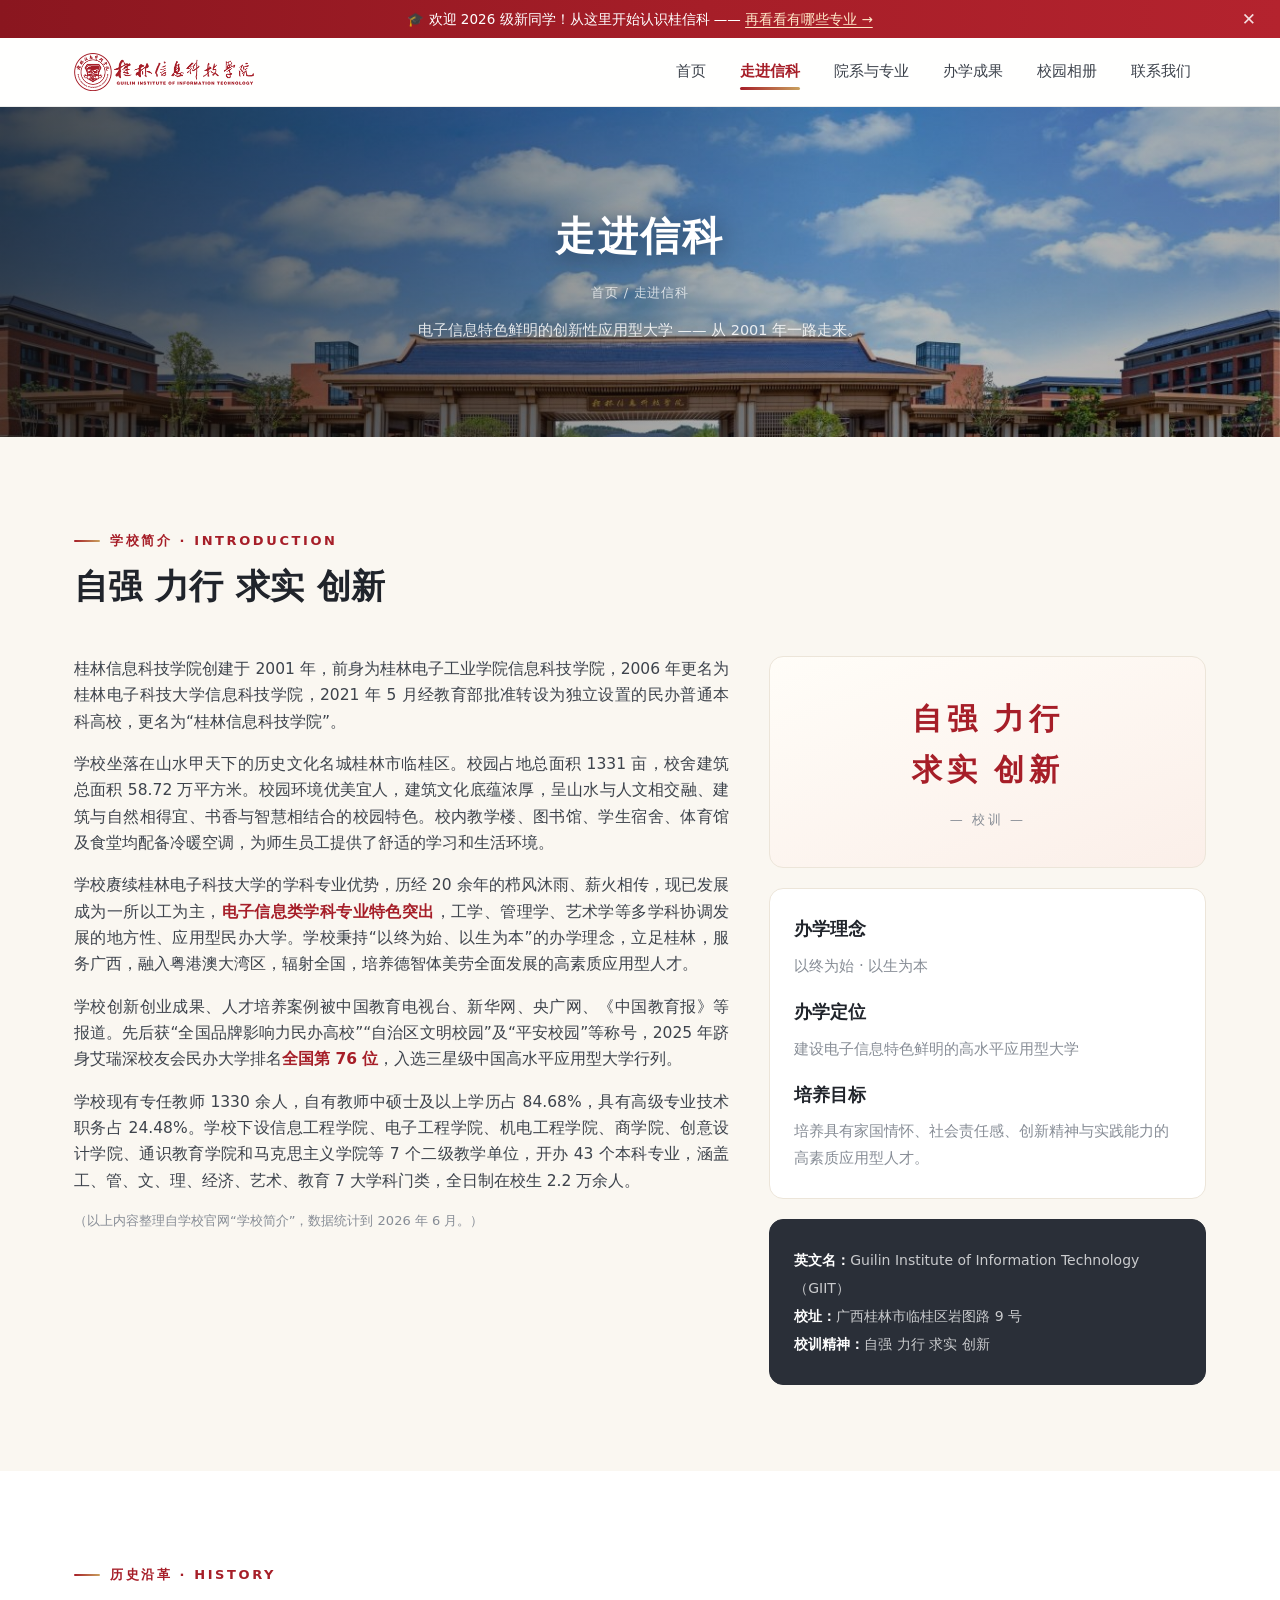
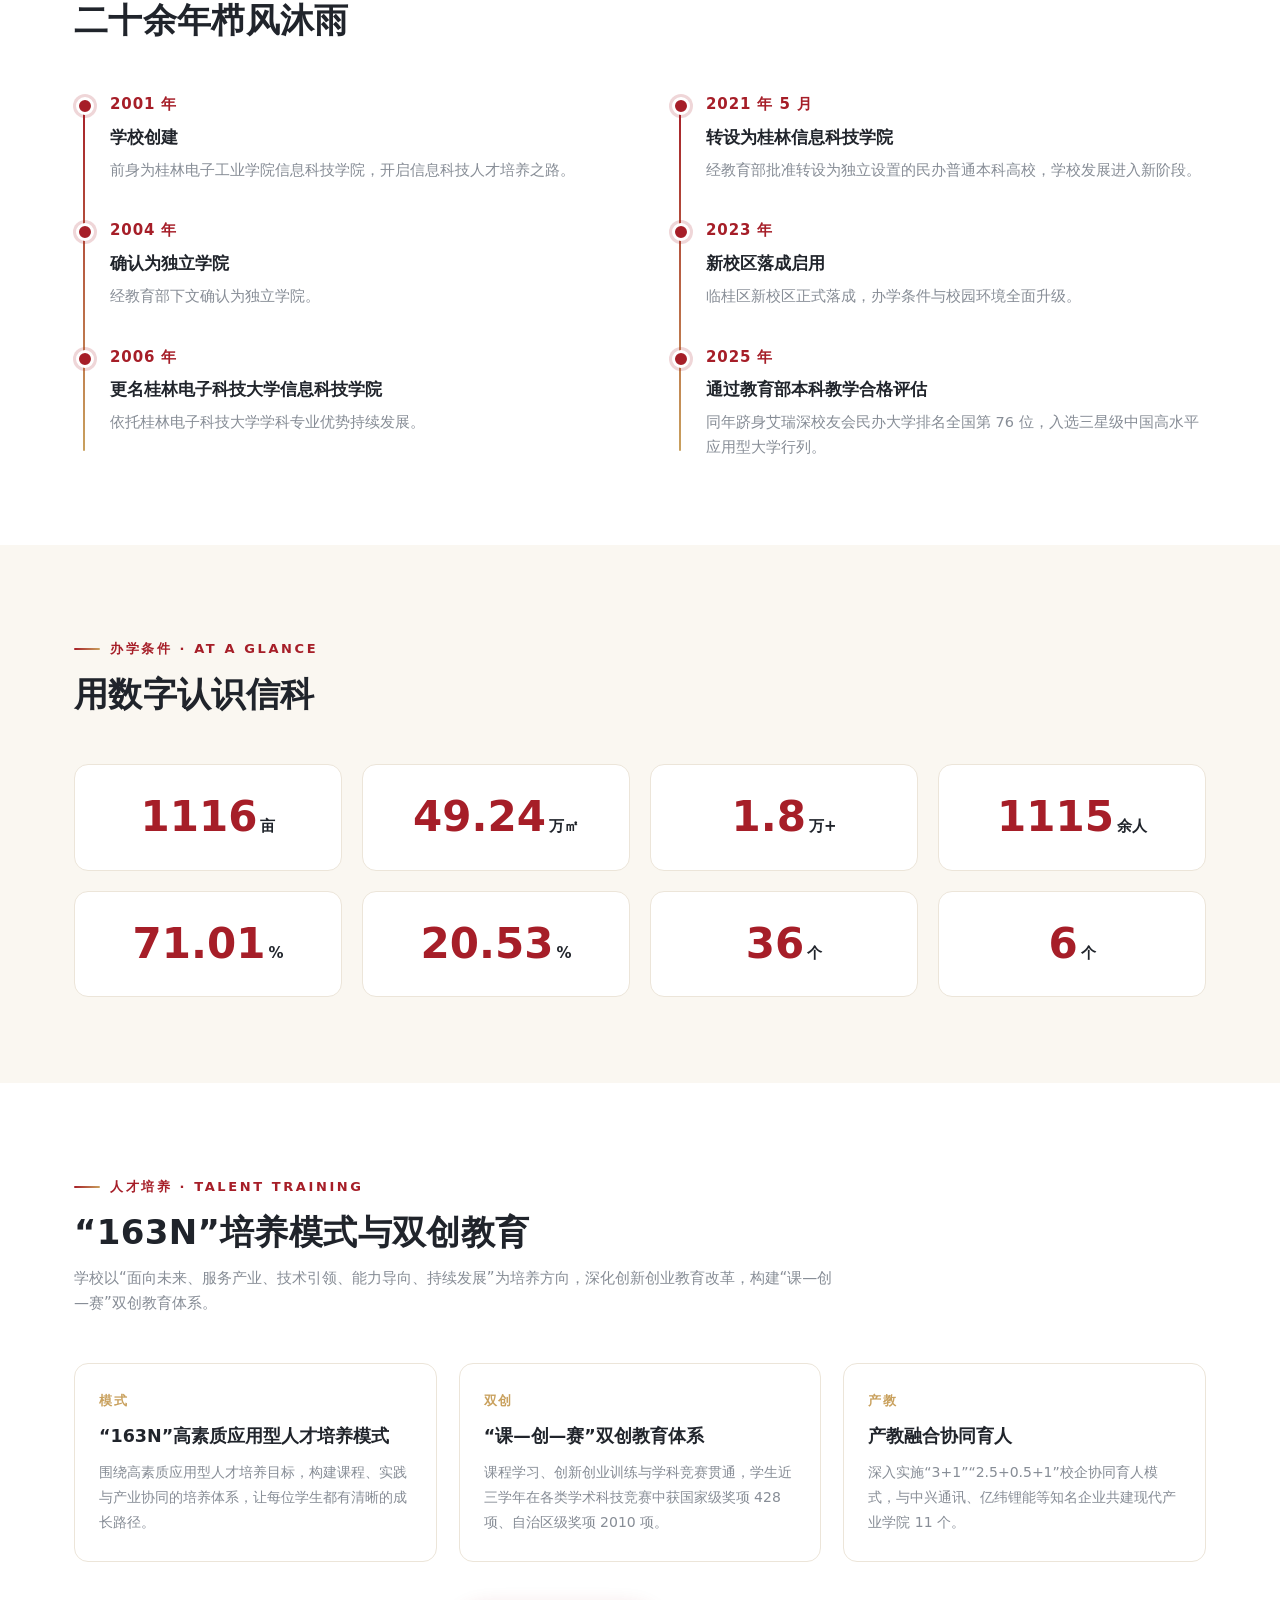
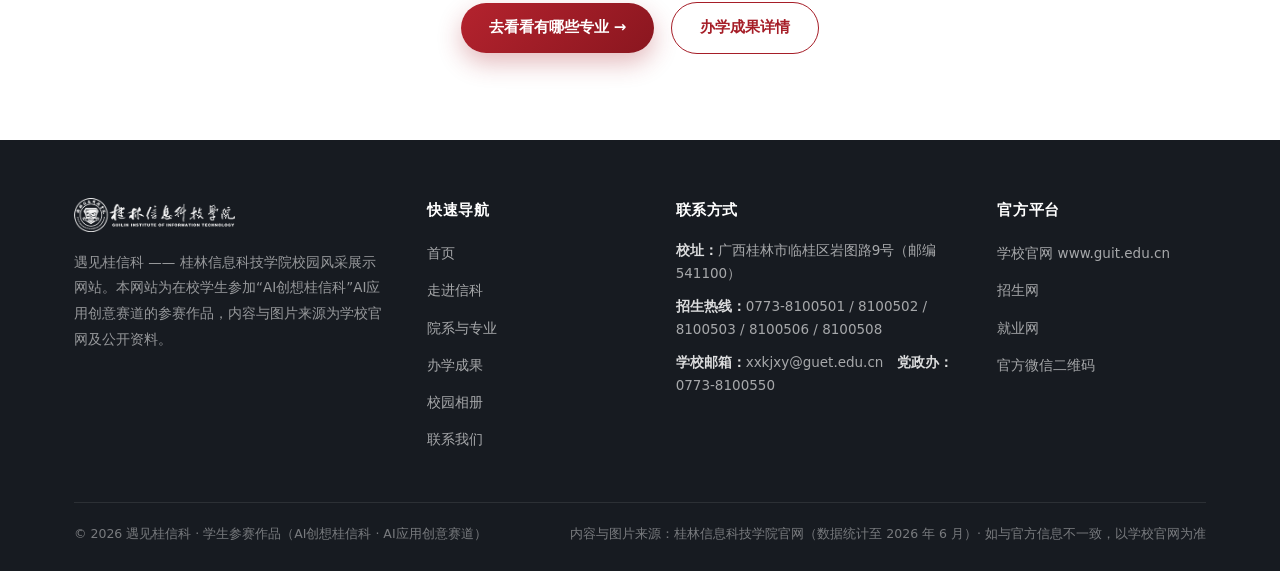
==== about.html @ 1b09fccc "发布完整版网站：6页面校园展示（相册灯箱/专业筛选/新生小测试）" ====
<!DOCTYPE html>
<html lang="zh-CN">
<head>
<meta charset="UTF-8">
<meta name="viewport" content="width=device-width, initial-scale=1.0">
<title>走进信科 | 遇见桂信科 · 桂林信息科技学院</title>
<meta name="description" content="走进桂林信息科技学院：学校简介、校训校史、办学条件与人才培养。校训：自强 力行 求实 创新。">
<link rel="icon" href="assets/img/favicon.png">
<link rel="stylesheet" href="assets/css/style.css">
</head>
<body>

<div class="topbar" id="topbar">
  <div class="container">
    <span>🎓 欢迎 2026 级新同学！从这里开始认识桂信科 —— <a href="majors.html">再看看有哪些专业 →</a></span>
    <button class="tb-close" title="关闭" aria-label="关闭">✕</button>
  </div>
</div>

<header class="site-header">
  <div class="container nav">
    <a class="brand" href="index.html"><img src="assets/img/logo-red.png" alt="桂林信息科技学院"></a>
    <nav class="nav-menu">
      <a href="index.html">首页</a>
      <a href="about.html" class="active">走进信科</a>
      <a href="majors.html">院系与专业</a>
      <a href="honors.html">办学成果</a>
      <a href="campus.html">校园相册</a>
      <a href="contact.html">联系我们</a>
    </nav>
    <button class="nav-burger" aria-label="菜单">☰</button>
  </div>
</header>

<section class="page-hero">
  <img src="assets/img/gate-banner.jpg" alt="桂林信息科技学院新大门">
  <div class="container">
    <h1>走进信科</h1>
    <div class="crumb"><a href="index.html">首页</a> / 走进信科</div>
    <p class="p-sub">电子信息特色鲜明的创新性应用型大学 —— 从 2001 年一路走来。</p>
  </div>
</section>

<!-- 学校简介 -->
<section class="section">
  <div class="container">
    <div class="sec-head">
      <span class="eyebrow">学校简介 · INTRODUCTION</span>
      <h2 class="sec-title">自强 力行 求实 创新</h2>
    </div>
    <div class="grid-2" style="grid-template-columns:1.5fr 1fr;gap:40px;align-items:start">
      <div class="about-text reveal">
        <p>桂林信息科技学院创建于 2001 年，前身为桂林电子工业学院信息科技学院，2006 年更名为桂林电子科技大学信息科技学院，2021 年 5 月经教育部批准转设为独立设置的民办普通本科高校，更名为“桂林信息科技学院”。</p>
        <p>学校坐落在山水甲天下的历史文化名城桂林市临桂区。校园占地总面积 1331 亩，校舍建筑总面积 58.72 万平方米。校园环境优美宜人，建筑文化底蕴浓厚，呈山水与人文相交融、建筑与自然相得宜、书香与智慧相结合的校园特色。校内教学楼、图书馆、学生宿舍、体育馆及食堂均配备冷暖空调，为师生员工提供了舒适的学习和生活环境。</p>
        <p>学校赓续桂林电子科技大学的学科专业优势，历经 20 余年的栉风沐雨、薪火相传，现已发展成为一所以工为主，<span class="hl">电子信息类学科专业特色突出</span>，工学、管理学、艺术学等多学科协调发展的地方性、应用型民办大学。学校秉持“以终为始、以生为本”的办学理念，立足桂林，服务广西，融入粤港澳大湾区，辐射全国，培养德智体美劳全面发展的高素质应用型人才。</p>
        <p>学校创新创业成果、人才培养案例被中国教育电视台、新华网、央广网、《中国教育报》等报道。先后获“全国品牌影响力民办高校”“自治区文明校园”及“平安校园”等称号，2025 年跻身艾瑞深校友会民办大学排名<span class="hl">全国第 76 位</span>，入选三星级中国高水平应用型大学行列。</p>
        <p>学校现有专任教师 1330 余人，自有教师中硕士及以上学历占 84.68%，具有高级专业技术职务占 24.48%。学校下设信息工程学院、电子工程学院、机电工程学院、商学院、创意设计学院、通识教育学院和马克思主义学院等 7 个二级教学单位，开办 43 个本科专业，涵盖工、管、文、理、经济、艺术、教育 7 大学科门类，全日制在校生 2.2 万余人。</p>
        <p style="color:var(--muted);font-size:13px">（以上内容整理自学校官网“学校简介”，数据统计到 2026 年 6 月。）</p>
      </div>
      <div class="reveal" data-delay="120">
        <div class="card" style="text-align:center;padding:36px 26px;background:linear-gradient(160deg,#FFFDF8,#FBEFE9)">
          <div style="font-family:var(--font-kai);font-size:30px;letter-spacing:.16em;color:var(--red);font-weight:700;line-height:1.7">自强 力行<br>求实 创新</div>
          <div style="color:var(--muted);font-size:13px;margin-top:14px;letter-spacing:.2em">— 校训 —</div>
        </div>
        <div class="card" style="margin-top:20px">
          <h3 style="margin-top:0">办学理念</h3>
          <p style="font-size:15px">以终为始 · 以生为本</p>
          <h3 style="margin-top:18px">办学定位</h3>
          <p style="font-size:15px">建设电子信息特色鲜明的高水平应用型大学</p>
          <h3 style="margin-top:18px">培养目标</h3>
          <p style="font-size:15px">培养具有家国情怀、社会责任感、创新精神与实践能力的高素质应用型人才。</p>
        </div>
        <div class="card" style="margin-top:20px;background:#2A2F38;border-color:#2A2F38">
          <p style="color:rgba(255,255,255,.75);font-size:14px;line-height:2">
            <b style="color:#fff">英文名：</b>Guilin Institute of Information Technology（GIIT）<br>
            <b style="color:#fff">校址：</b>广西桂林市临桂区岩图路 9 号<br>
            <b style="color:#fff">校训精神：</b>自强 力行 求实 创新
          </p>
        </div>
      </div>
    </div>
  </div>
</section>

<!-- 历史沿革 -->
<section class="section white">
  <div class="container">
    <div class="sec-head">
      <span class="eyebrow">历史沿革 · HISTORY</span>
      <h2 class="sec-title">二十余年栉风沐雨</h2>
    </div>
    <div class="grid-2" style="gap:60px">
      <div class="timeline">
        <div class="tl-item reveal"><span class="tl-year">2001 年</span><h3>学校创建</h3><p>前身为桂林电子工业学院信息科技学院，开启信息科技人才培养之路。</p></div>
        <div class="tl-item reveal" data-delay="60"><span class="tl-year">2004 年</span><h3>确认为独立学院</h3><p>经教育部下文确认为独立学院。</p></div>
        <div class="tl-item reveal" data-delay="120"><span class="tl-year">2006 年</span><h3>更名桂林电子科技大学信息科技学院</h3><p>依托桂林电子科技大学学科专业优势持续发展。</p></div>
      </div>
      <div class="timeline">
        <div class="tl-item reveal"><span class="tl-year">2021 年 5 月</span><h3>转设为桂林信息科技学院</h3><p>经教育部批准转设为独立设置的民办普通本科高校，学校发展进入新阶段。</p></div>
        <div class="tl-item reveal" data-delay="60"><span class="tl-year">2023 年</span><h3>新校区落成启用</h3><p>临桂区新校区正式落成，办学条件与校园环境全面升级。</p></div>
        <div class="tl-item reveal" data-delay="120"><span class="tl-year">2025 年</span><h3>通过教育部本科教学合格评估</h3><p>同年跻身艾瑞深校友会民办大学排名全国第 76 位，入选三星级中国高水平应用型大学行列。</p></div>
      </div>
    </div>
  </div>
</section>

<!-- 办学条件 -->
<section class="section">
  <div class="container">
    <div class="sec-head">
      <span class="eyebrow">办学条件 · AT A GLANCE</span>
      <h2 class="sec-title">用数字认识信科</h2>
    </div>
    <div class="grid-2x4">
      <div class="result-card reveal"><div class="num"><span class="counter" data-count="1331">0</span><span class="unit">亩</span></div><div class="lb">校园占地总面积</div></div>
      <div class="result-card reveal" data-delay="60"><div class="num"><span class="counter" data-count="58.72" data-dec="2">0</span><span class="unit">万㎡</span></div><div class="lb">校舍建筑总面积</div></div>
      <div class="result-card reveal" data-delay="120"><div class="num"><span class="counter" data-count="2.2" data-dec="1">0</span><span class="unit">万+</span></div><div class="lb">全日制在校生</div></div>
      <div class="result-card reveal" data-delay="180"><div class="num"><span class="counter" data-count="1330">0</span><span class="unit">余人</span></div><div class="lb">专任教师</div></div>
      <div class="result-card reveal"><div class="num"><span class="counter" data-count="84.68" data-dec="2">0</span><span class="unit">%</span></div><div class="lb">自有教师硕士及以上学历占比</div></div>
      <div class="result-card reveal" data-delay="60"><div class="num"><span class="counter" data-count="24.48" data-dec="2">0</span><span class="unit">%</span></div><div class="lb">高级专业技术职务占比</div></div>
      <div class="result-card reveal" data-delay="120"><div class="num"><span class="counter" data-count="43">0</span><span class="unit">个</span></div><div class="lb">本科专业</div></div>
      <div class="result-card reveal" data-delay="180"><div class="num"><span class="counter" data-count="7">0</span><span class="unit">个</span></div><div class="lb">二级教学单位</div></div>
    </div>
  </div>
</section>

<!-- 人才培养 -->
<section class="section white">
  <div class="container">
    <div class="sec-head">
      <span class="eyebrow">人才培养 · TALENT TRAINING</span>
      <h2 class="sec-title">“163N”培养模式与双创教育</h2>
      <p class="sec-sub">学校以“面向未来、服务产业、技术引领、能力导向、持续发展”为培养方向，深化创新创业教育改革，构建“课—创—赛”双创教育体系。</p>
    </div>
    <div class="grid-3">
      <div class="card reveal"><div class="no">模式</div><h3>“163N”高素质应用型人才培养模式</h3><p>围绕高素质应用型人才培养目标，构建课程、实践与产业协同的培养体系，让每位学生都有清晰的成长路径。</p></div>
      <div class="card reveal" data-delay="80"><div class="no">双创</div><h3>“课—创—赛”双创教育体系</h3><p>课程学习、创新创业训练与学科竞赛贯通，学生近三学年在各类学术科技竞赛中获国家级奖项 428 项、自治区级奖项 2010 项。</p></div>
      <div class="card reveal" data-delay="160"><div class="no">产教</div><h3>产教融合协同育人</h3><p>深入实施“3+1”“2.5+0.5+1”校企协同育人模式，与中兴通讯、亿纬锂能等知名企业共建现代产业学院 11 个。</p></div>
    </div>
    <div class="sec-more">
      <a class="btn btn-red" href="majors.html">去看看有哪些专业 →</a>
      <a class="btn btn-line" href="honors.html" style="margin-left:12px">办学成果详情</a>
    </div>
  </div>
</section>

<footer class="footer">
  <div class="container">
    <div class="f-grid">
      <div class="f-brand">
        <img src="assets/img/logo-white.png" alt="桂林信息科技学院">
        <p>遇见桂信科 —— 桂林信息科技学院校园风采展示网站。本网站为在校学生参加“AI创想桂信科”AI应用创意赛道的参赛作品，内容与图片来源为学校官网及公开资料。</p>
      </div>
      <div>
        <div class="f-title">快速导航</div>
        <ul class="f-links">
          <li><a href="index.html">首页</a></li>
          <li><a href="about.html">走进信科</a></li>
          <li><a href="majors.html">院系与专业</a></li>
          <li><a href="honors.html">办学成果</a></li>
          <li><a href="campus.html">校园相册</a></li>
          <li><a href="contact.html">联系我们</a></li>
        </ul>
      </div>
      <div>
        <div class="f-title">联系方式</div>
        <ul class="f-contact">
          <li><b>校址：</b>广西桂林市临桂区岩图路9号（邮编 541100）</li>
          <li><b>招生热线：</b>0773-8100501 / 8100502 / 8100503 / 8100506 / 8100508</li>
          <li><b>学校邮箱：</b>xxkjxy@guet.edu.cn　<b>党政办：</b>0773-8100550</li>
        </ul>
      </div>
      <div>
        <div class="f-title">官方平台</div>
        <ul class="f-links">
          <li><a href="https://www.guit.edu.cn/" target="_blank" rel="noopener">学校官网 www.guit.edu.cn</a></li>
          <li><a href="https://www.guit.edu.cn/zs/" target="_blank" rel="noopener">招生网</a></li>
          <li><a href="https://www.guit.edu.cn/xjy/" target="_blank" rel="noopener">就业网</a></li>
          <li><a href="contact.html">官方微信二维码</a></li>
        </ul>
      </div>
    </div>
    <div class="f-bottom">
      <span>© <span class="js-year">2026</span> 遇见桂信科 · 学生参赛作品（AI创想桂信科 · AI应用创意赛道）</span>
      <span>内容与图片来源：桂林信息科技学院官网（数据统计至 2026 年 6 月）· 如与官方信息不一致，以学校官网为准</span>
    </div>
  </div>
</footer>

<button class="backtop" aria-label="返回顶部">↑</button>
<script src="assets/js/main.js"></script>
</body>
</html>
---- assets/css/style.css ----
/* ============================================================
   遇见桂信科 · 桂林信息科技学院校园风采展示网站
   样式系统 style.css
   ============================================================ */

:root{
  --red:#A61E28;
  --red-2:#8A161F;
  --red-3:#C0392B;
  --red-soft:#F7E9E6;
  --gold:#C9A15E;
  --gold-2:#A8834A;
  --gold-soft:#EBDCBE;
  --ink:#20242B;
  --ink-2:#2B3038;
  --text:#3D434C;
  --muted:#878D96;
  --paper:#FAF7F1;
  --card:#FFFFFF;
  --line:#ECE5D9;
  --line-2:#F3EEE5;
  --shadow-s:0 4px 14px rgba(40,28,16,.06);
  --shadow-m:0 14px 38px rgba(40,28,16,.10);
  --radius:14px;
  --radius-s:10px;
  --w:1180px;
  --font-sans:"Microsoft YaHei","PingFang SC","Noto Sans SC","Source Han Sans SC",system-ui,-apple-system,"Segoe UI",Arial,sans-serif;
  --font-serif:"Songti SC","Noto Serif SC","Source Han Serif SC","SimSun",serif;
  --font-kai:"KaiTi","STKaiti","楷体","Kaiti SC",serif;
}

*{margin:0;padding:0;box-sizing:border-box}
html{scroll-behavior:smooth}
body{
  font-family:var(--font-sans);
  color:var(--text);
  background:var(--paper);
  line-height:1.7;
  -webkit-font-smoothing:antialiased;
}
img{display:block;max-width:100%}
a{color:inherit;text-decoration:none}
ul{list-style:none}
button{font-family:inherit;cursor:pointer}
::selection{background:rgba(166,30,40,.85);color:#fff}

.container{max-width:var(--w);margin:0 auto;padding:0 24px}

/* ---------- 顶部公告条 ---------- */
.topbar{
  background:linear-gradient(90deg,var(--red-2),var(--red) 55%,#B4232E);
  color:#fff;font-size:13.5px;position:relative;z-index:60;
}
.topbar .container{display:flex;align-items:center;justify-content:center;gap:10px;min-height:38px;padding-top:6px;padding-bottom:6px}
.topbar a{color:#FFE9C9;text-decoration:underline;text-underline-offset:3px}
.topbar a:hover{color:#fff}
.tb-close{
  position:absolute;right:18px;top:50%;transform:translateY(-50%);
  background:none;border:0;color:rgba(255,255,255,.85);font-size:17px;line-height:1;
  padding:4px 6px;border-radius:6px;
}
.tb-close:hover{background:rgba(255,255,255,.15);color:#fff}

/* ---------- 页头导航 ---------- */
.site-header{
  position:sticky;top:0;z-index:50;
  background:rgba(255,255,255,.93);
  -webkit-backdrop-filter:blur(12px);backdrop-filter:blur(12px);
  border-bottom:1px solid rgba(32,28,20,.08);
  transition:box-shadow .25s;
}
.site-header.scrolled{box-shadow:0 6px 24px rgba(40,28,16,.08)}
.nav{display:flex;align-items:center;justify-content:space-between;height:68px}
.brand{display:flex;align-items:center;gap:12px}
.brand img{height:38px;width:auto}
.nav-menu{display:flex;gap:4px}
.nav-menu a{
  display:block;padding:9px 15px;border-radius:9px;
  color:var(--text);font-size:15px;font-weight:500;
  transition:color .2s,background .2s;position:relative;
}
.nav-menu a:hover{color:var(--red);background:var(--red-soft)}
.nav-menu a.active{color:var(--red);font-weight:700}
.nav-menu a.active::after{
  content:"";position:absolute;left:15px;right:15px;bottom:4px;height:3px;
  border-radius:3px;background:linear-gradient(90deg,var(--red),var(--gold));
}
.nav-burger{
  display:none;background:none;border:1px solid var(--line);
  width:42px;height:42px;border-radius:10px;color:var(--ink);font-size:20px;
}

/* ---------- 主视觉 hero ---------- */
.hero{
  position:relative;min-height:min(88vh,800px);
  display:flex;align-items:flex-end;overflow:hidden;background:#26303E;
}
.hero-bg{position:absolute;inset:0;width:100%;height:100%;object-fit:cover;object-position:center 38%}
.hero::after{
  content:"";position:absolute;inset:0;
  background:
    linear-gradient(to top, rgba(18,14,12,.68) 0%, rgba(18,14,12,.18) 46%, rgba(18,14,12,.16) 100%),
    radial-gradient(1200px 500px at 18% 90%, rgba(120,16,24,.38), transparent 60%);
}
.hero .container{position:relative;z-index:2;padding-bottom:66px;color:#fff}
.hero-kicker{
  display:inline-flex;align-items:center;gap:10px;
  background:rgba(255,255,255,.14);border:1px solid rgba(255,255,255,.28);
  -webkit-backdrop-filter:blur(6px);backdrop-filter:blur(6px);
  padding:7px 18px;border-radius:999px;font-size:13.5px;letter-spacing:.06em;
  color:#FFEED2;
}
.hero-kicker .dot{width:7px;height:7px;border-radius:50%;background:#FFD98E;box-shadow:0 0 10px #FFD98E}
.hero h1{
  font-family:var(--font-serif);
  font-size:clamp(38px,5.8vw,66px);
  font-weight:700;letter-spacing:.04em;line-height:1.18;
  margin:20px 0 6px;text-shadow:0 6px 34px rgba(0,0,0,.42);
}
.hero-en{
  font-size:12.5px;letter-spacing:.34em;color:rgba(255,255,255,.82);
  text-transform:uppercase;font-weight:400;
}
.hero-motto{
  font-family:var(--font-kai);
  margin-top:18px;font-size:clamp(17px,2vw,23px);
  letter-spacing:.3em;color:#F3D9A6;text-shadow:0 2px 16px rgba(0,0,0,.4);
}
.hero .hero-actions{display:flex;gap:14px;flex-wrap:wrap;margin-top:30px}
.hero-chips{display:flex;gap:12px;flex-wrap:wrap;margin-top:30px}
.hero-chips .chip{
  -webkit-backdrop-filter:blur(6px);backdrop-filter:blur(6px);
  background:rgba(255,255,255,.13);border:1px solid rgba(255,255,255,.26);
  color:#fff;padding:8px 17px;border-radius:999px;font-size:13.5px;
}
.hero-scroll{
  position:absolute;left:50%;bottom:14px;transform:translateX(-50%);z-index:3;
  color:rgba(255,255,255,.7);font-size:12px;letter-spacing:.24em;text-align:center;
}
.hero-scroll::after{
  content:"";display:block;width:1px;height:26px;margin:8px auto 0;
  background:linear-gradient(rgba(255,255,255,.75),transparent);
  animation:drop 1.8s ease-in-out infinite;
}
@keyframes drop{0%{transform:scaleY(.3);transform-origin:top}55%{transform:scaleY(1)}100%{transform:scaleY(.3);transform-origin:top}}

/* ---------- 按钮 ---------- */
.btn{
  display:inline-flex;align-items:center;justify-content:center;gap:9px;
  padding:12px 28px;border-radius:999px;font-weight:600;font-size:15px;
  border:0;transition:transform .22s,box-shadow .22s,background .22s,color .22s;
  white-space:nowrap;
}
.btn-red{
  background:linear-gradient(135deg,#B4232E,#8A161F);color:#fff;
  box-shadow:0 10px 24px rgba(166,30,40,.30);
}
.btn-red:hover{transform:translateY(-2px);box-shadow:0 14px 30px rgba(166,30,40,.38)}
.btn-ghost{border:1.5px solid rgba(255,255,255,.72);color:#fff;background:rgba(255,255,255,.06)}
.btn-ghost:hover{background:rgba(255,255,255,.16);transform:translateY(-2px)}
.btn-line{border:1.5px solid var(--red);color:var(--red);background:transparent}
.btn-line:hover{background:var(--red-soft);transform:translateY(-2px)}
.btn-gold{border:1.5px solid var(--gold);color:var(--gold-2);background:transparent}
.btn-gold:hover{background:#FBF3E3;transform:translateY(-2px)}

/* ---------- 通用区块 ---------- */
.section{padding:86px 0}
.section.tight{padding:64px 0}
.section.white{background:#fff}
.section.dark{background:var(--ink);color:rgba(255,255,255,.8)}
.sec-head{margin-bottom:46px}
.sec-head.center{text-align:center}
.sec-head.center .eyebrow{justify-content:center}
.eyebrow{
  display:inline-flex;align-items:center;gap:10px;
  color:var(--red);font-weight:700;font-size:13px;letter-spacing:.2em;
}
.eyebrow::before{content:"";width:26px;height:2px;border-radius:2px;background:linear-gradient(90deg,var(--red),var(--gold))}
.sec-title{
  font-size:clamp(24px,3.2vw,34px);color:var(--ink);
  margin:12px 0 10px;font-weight:800;letter-spacing:.01em;line-height:1.35;
}
.dark .sec-title{color:#fff}
.sec-sub{color:var(--muted);max-width:760px;font-size:15px}
.sec-head.center .sec-sub{margin:0 auto}
.sec-more{margin-top:40px;text-align:center}

/* ---------- 数据速览 ---------- */
.stats{background:var(--ink);position:relative}
.stats::before{
  content:"";position:absolute;top:0;left:0;right:0;height:3px;
  background:linear-gradient(90deg,var(--red),var(--gold),var(--red));
}
.stats-grid{display:grid;grid-template-columns:repeat(6,1fr);padding:46px 0}
.stat{text-align:center;color:#fff;position:relative;padding:6px 10px}
.stat+.stat::before{
  content:"";position:absolute;left:0;top:14%;bottom:14%;width:1px;
  background:linear-gradient(rgba(255,255,255,.02),rgba(255,255,255,.16),rgba(255,255,255,.02));
}
.stat .num{
  font-size:clamp(26px,3vw,38px);font-weight:800;letter-spacing:.02em;
  font-variant-numeric:tabular-nums;line-height:1.2;
  background:linear-gradient(180deg,#fff,#E8D5AF);
  -webkit-background-clip:text;background-clip:text;-webkit-text-fill-color:transparent;color:#fff;
}
.stat .num .unit{font-size:15px;font-weight:600;margin-left:3px;-webkit-text-fill-color:#C9A15E}
.stat .lbl{color:rgba(255,255,255,.6);font-size:13.5px;margin-top:7px}

/* ---------- 卡片网格 ---------- */
.grid-2{display:grid;grid-template-columns:1fr 1fr;gap:26px}
.grid-3{display:grid;grid-template-columns:repeat(3,1fr);gap:22px}
.grid-4{display:grid;grid-template-columns:repeat(4,1fr);gap:20px}
.grid-2x4{display:grid;grid-template-columns:repeat(4,1fr);gap:20px}

.card{
  background:var(--card);border:1px solid var(--line);border-radius:var(--radius);
  padding:26px 24px;transition:transform .28s,box-shadow .28s,border-color .28s;
  position:relative;overflow:hidden;
}
.card:hover{transform:translateY(-5px);box-shadow:var(--shadow-m);border-color:#E3C9C4}
.card .no{
  font-size:13px;font-weight:800;letter-spacing:.14em;color:var(--gold);
  font-variant-numeric:tabular-nums;
}
.card h3{color:var(--ink);font-size:17.5px;margin:10px 0 8px;font-weight:700}
.card p{color:var(--muted);font-size:14px;line-height:1.8}
.card .tagline{color:var(--gold-2);font-size:12.5px;letter-spacing:.08em;margin-top:12px}

/* 学院卡 */
.college-card .count{
  position:absolute;top:18px;right:20px;font-size:12px;
  color:var(--red);background:var(--red-soft);border-radius:999px;padding:3px 11px;font-weight:700;
}
.college-card .majors{margin-top:14px;display:flex;flex-wrap:wrap;gap:8px}
.college-card .majors span{
  font-size:12.5px;color:var(--text);background:var(--line-2);
  border:1px solid var(--line);padding:3px 11px;border-radius:999px;
}
.college-card .majors span.hot{color:var(--red);border-color:#E9C8C4;background:var(--red-soft)}

/* ---------- 走进信科（首页分栏） ---------- */
.about-split{display:grid;grid-template-columns:1.06fr .94fr;gap:56px;align-items:center}
.about-text p{color:var(--text);font-size:15.5px;margin-bottom:16px;text-align:justify}
.about-text .hl{color:var(--red);font-weight:700}
.about-points{display:grid;grid-template-columns:1fr 1fr;gap:12px;margin:24px 0 30px}
.about-points .pt{
  display:flex;gap:10px;align-items:flex-start;background:#fff;
  border:1px solid var(--line);border-radius:var(--radius-s);padding:12px 15px;font-size:14px;color:var(--text);
}
.about-points .pt::before{
  content:"✦";color:var(--gold);font-size:13px;line-height:1.9;flex:none;
}
.about-imgs{position:relative;padding:0 0 52px 46px}
.about-imgs .im-main{border-radius:var(--radius);overflow:hidden;box-shadow:var(--shadow-m)}
.about-imgs .im-main img{width:100%;height:380px;object-fit:cover}
.about-imgs .im-sub{
  position:absolute;left:0;bottom:0;width:56%;border-radius:var(--radius);
  overflow:hidden;border:6px solid #fff;box-shadow:var(--shadow-m);
}
.about-imgs .im-sub img{width:100%;height:210px;object-fit:cover}
.about-imgs .badge{
  position:absolute;right:8px;bottom:34px;background:#fff;border:1px solid var(--line);
  border-radius:var(--radius-s);padding:14px 20px;box-shadow:var(--shadow-m);text-align:center;
}
.about-imgs .badge b{display:block;font-size:22px;color:var(--red);font-weight:800;line-height:1.3}
.about-imgs .badge span{font-size:12.5px;color:var(--muted)}

/* ---------- 成果数字卡 ---------- */
.result-cards{display:grid;grid-template-columns:repeat(4,1fr);gap:20px}
.result-card{
  background:#fff;border:1px solid var(--line);border-radius:var(--radius);
  padding:28px 24px;text-align:center;transition:transform .28s,box-shadow .28s;
}
.result-card:hover{transform:translateY(-5px);box-shadow:var(--shadow-m)}
.result-card .num{
  font-size:clamp(28px,3.4vw,42px);font-weight:800;color:var(--red);
  font-variant-numeric:tabular-nums;line-height:1.15;
}
.result-card .num .unit{font-size:15px;font-weight:600;color:var(--ink);margin-left:3px}
.result-card .lb{color:var(--text);font-size:14.5px;margin-top:8px;font-weight:600}
.result-card .ps{color:var(--muted);font-size:12.5px;margin-top:6px}

/* 荣誉 chips */
.honor-chips{display:flex;flex-wrap:wrap;gap:12px;margin-top:26px}
.honor-chips span{
  background:#fff;border:1px solid var(--line);border-radius:999px;
  padding:8px 18px;font-size:13.5px;color:var(--text);
}
.honor-chips span::before{content:"◈ ";color:var(--gold)}

/* ---------- 相册 ---------- */
.g-filter{display:flex;flex-wrap:wrap;gap:10px;margin-bottom:28px}
.g-filter button{
  padding:9px 20px;border-radius:999px;border:1px solid var(--line);
  background:#fff;color:var(--text);font-size:14px;transition:.2s;
}
.g-filter button:hover{border-color:var(--red);color:var(--red)}
.g-filter button.active{
  background:linear-gradient(135deg,#B4232E,#8A161F);color:#fff;border-color:transparent;
  box-shadow:0 8px 18px rgba(166,30,40,.26);
}
.g-grid{display:grid;grid-template-columns:repeat(4,1fr);gap:16px}
.g-item{
  position:relative;border-radius:12px;overflow:hidden;cursor:zoom-in;
  aspect-ratio:4/3;background:#E8E4DC;border:1px solid var(--line);
}
.g-item img{width:100%;height:100%;object-fit:cover;transition:transform .55s ease}
.g-item:hover img{transform:scale(1.07)}
.g-item .g-cap{
  position:absolute;left:0;right:0;bottom:0;padding:30px 14px 11px;
  background:linear-gradient(transparent,rgba(20,14,10,.72));
  color:#fff;font-size:13.5px;line-height:1.5;
}
.g-item .g-cat{
  position:absolute;top:10px;left:10px;font-size:11.5px;padding:3px 10px;
  border-radius:999px;background:rgba(255,255,255,.88);color:var(--red);font-weight:700;
}
.g-item.hide{display:none}

/* 灯箱 */
.lb{
  position:fixed;inset:0;z-index:200;background:rgba(16,13,11,.93);
  display:none;align-items:center;justify-content:center;flex-direction:column;padding:30px;
}
.lb.open{display:flex}
.lb img{max-width:min(92vw,1240px);max-height:78vh;border-radius:8px;box-shadow:0 30px 80px rgba(0,0,0,.5)}
.lb-cap{color:#EDE6DA;margin-top:16px;font-size:14.5px;letter-spacing:.03em;text-align:center}
.lb-count{color:rgba(255,255,255,.45);font-size:12.5px;margin-top:6px}
.lb-close{
  position:absolute;top:22px;right:26px;background:none;border:0;color:#fff;
  font-size:30px;line-height:1;opacity:.75;transition:.2s;
}
.lb-close:hover{opacity:1;transform:scale(1.06)}
.lb-nav{
  position:absolute;top:50%;transform:translateY(-50%);
  background:rgba(255,255,255,.1);border:1px solid rgba(255,255,255,.25);
  color:#fff;width:52px;height:52px;border-radius:50%;font-size:22px;
  display:flex;align-items:center;justify-content:center;transition:.2s;
}
.lb-nav:hover{background:rgba(255,255,255,.24)}
.lb-prev{left:26px}
.lb-next{right:26px}

/* ---------- 时间轴 ---------- */
.timeline{position:relative;padding-left:36px}
.timeline::before{
  content:"";position:absolute;left:9px;top:8px;bottom:8px;width:2px;
  background:linear-gradient(var(--red),var(--gold));
  border-radius:2px;
}
.tl-item{position:relative;padding-bottom:34px}
.tl-item:last-child{padding-bottom:0}
.tl-item::before{
  content:"";position:absolute;left:-34px;top:7px;width:12px;height:12px;border-radius:50%;
  background:var(--red);border:3px solid #fff;box-shadow:0 0 0 3px rgba(166,30,40,.18);
}
.tl-year{
  display:inline-block;font-weight:800;color:var(--red);font-size:15px;
  letter-spacing:.06em;font-variant-numeric:tabular-nums;
}
.tl-item h3{color:var(--ink);font-size:16.5px;margin:6px 0 6px;font-weight:700}
.tl-item p{color:var(--muted);font-size:14.5px}

/* ---------- 数据表 ---------- */
.m-table{width:100%;border-collapse:collapse;background:#fff;border-radius:12px;overflow:hidden;border:1px solid var(--line);box-shadow:var(--shadow-s)}
.m-table th{
  background:var(--ink);color:#fff;font-weight:600;padding:13px 18px;
  font-size:14px;text-align:left;letter-spacing:.04em;white-space:nowrap;
}
.m-table td{padding:11px 18px;border-top:1px solid var(--line-2);font-size:14.5px;color:var(--text)}
.m-table tr:hover td{background:#FCFAF5}
.m-table tr.hide{display:none}
.cchip{display:inline-block;padding:2px 11px;border-radius:999px;background:var(--red-soft);color:var(--red);font-size:12.5px;font-weight:600;white-space:nowrap}
.code{font-variant-numeric:tabular-nums;color:var(--muted);font-size:13.5px}
.m-filter{display:flex;flex-wrap:wrap;gap:9px;margin-bottom:22px}
.m-filter button{
  padding:8px 18px;border-radius:999px;border:1px solid var(--line);background:#fff;
  color:var(--text);font-size:13.5px;transition:.2s;
}
.m-filter button:hover{border-color:var(--red);color:var(--red)}
.m-filter button.active{background:var(--red);color:#fff;border-color:transparent;box-shadow:0 6px 16px rgba(166,30,40,.25)}

/* ---------- 新闻 ---------- */
.news-wrap{display:grid;grid-template-columns:1fr 1fr;gap:0 44px}
.news-item{
  display:flex;gap:15px;padding:16px 4px;border-bottom:1px dashed var(--line);
  align-items:flex-start;transition:background .2s;
}
.news-item:hover{background:#FCFAF5}
.news-item .n-date{
  color:var(--red);font-weight:700;font-size:13px;min-width:48px;
  font-variant-numeric:tabular-nums;padding-top:3px;
}
.news-item .n-main{flex:1}
.news-item .n-title{color:var(--text);font-size:14.5px;line-height:1.65}
.news-item .n-tag{
  display:inline-block;font-size:11px;color:var(--gold-2);border:1px solid var(--gold-soft);
  border-radius:4px;padding:0 6px;margin-left:8px;white-space:nowrap;vertical-align:1px;
}
.news-note{margin-top:16px;color:var(--muted);font-size:12.5px}

/* ---------- 快捷入口 ---------- */
.quick-cards{display:grid;grid-template-columns:repeat(3,1fr);gap:20px}
.quick-card{
  display:block;background:#fff;border:1px solid var(--line);border-radius:var(--radius);
  padding:26px;transition:transform .26s,box-shadow .26s;position:relative;overflow:hidden;
}
.quick-card:hover{transform:translateY(-5px);box-shadow:var(--shadow-m)}
.quick-card .qc-ico{font-size:26px}
.quick-card h3{color:var(--ink);font-size:17px;margin:12px 0 6px}
.quick-card p{color:var(--muted);font-size:13.5px}
.quick-card .go{color:var(--red);font-size:13.5px;font-weight:600;margin-top:14px;display:inline-block}
.quick-card::after{
  content:"";position:absolute;left:0;top:0;height:4px;width:100%;
  background:linear-gradient(90deg,var(--red),var(--gold));transform:scaleX(0);
  transform-origin:left;transition:transform .3s;
}
.quick-card:hover::after{transform:scaleX(1)}

/* ---------- 小测试 ---------- */
.quiz{
  background:linear-gradient(135deg,#FFF9F1,#FBF0E7 60%,#F7E9E6);
  border:1px solid var(--line);border-radius:18px;padding:40px 44px;
  box-shadow:var(--shadow-s);
}
.quiz-head{display:flex;align-items:center;justify-content:space-between;gap:16px;flex-wrap:wrap}
.quiz-progress{color:var(--muted);font-size:13.5px;font-variant-numeric:tabular-nums}
.q-text{font-size:18px;font-weight:700;color:var(--ink);margin:22px 0 6px;line-height:1.6}
.q-opts{display:grid;grid-template-columns:1fr 1fr;gap:12px;margin-top:16px}
.opt{
  text-align:left;background:#fff;border:1.5px solid var(--line);padding:14px 20px;
  border-radius:10px;font-size:14.5px;color:var(--text);transition:.18s;display:flex;gap:10px;align-items:center;
}
.opt .oi{color:var(--gold-2);font-weight:700;font-size:13px}
.opt:hover{border-color:var(--red);color:var(--red);transform:translateY(-1px)}
.opt.right{background:#EAF7EE;border-color:#3FA05C;color:#276B3A}
.opt.right .oi{color:#276B3A}
.opt.wrong{background:#FBECEC;border-color:#C0392B;color:#96271C}
.opt.wrong .oi{color:#96271C}
.q-feedback{margin-top:14px;font-size:13.5px;color:var(--gold-2);min-height:22px}
.quiz-result{text-align:center;padding:26px 0 10px;display:none}
.quiz-result .score{font-size:56px;font-weight:800;color:var(--red);line-height:1.1;font-variant-numeric:tabular-nums}
.quiz-result .score small{font-size:20px;color:var(--muted);font-weight:600}
.quiz-result .msg{font-size:17px;color:var(--ink);font-weight:700;margin:12px 0 4px}
.quiz-result .sub{color:var(--muted);font-size:14px;margin-bottom:24px}
.quiz-bar{height:6px;border-radius:3px;background:#EFE7DA;overflow:hidden;margin-top:20px}
.quiz-bar i{display:block;height:100%;width:0;border-radius:3px;background:linear-gradient(90deg,var(--red),var(--gold));transition:width .4s}

/* ---------- 子页头图 ---------- */
.page-hero{position:relative;height:330px;display:flex;align-items:center;overflow:hidden;background:#2A2F38}
.page-hero img{position:absolute;inset:0;width:100%;height:100%;object-fit:cover}
.page-hero::after{
  content:"";position:absolute;inset:0;
  background:linear-gradient(90deg,rgba(18,14,12,.72),rgba(18,14,12,.28) 65%,rgba(18,14,12,.34));
}
.page-hero .container{position:relative;z-index:2;color:#fff;width:100%;text-align:center}
.page-hero h1{font-size:clamp(28px,4vw,40px);font-weight:800;letter-spacing:.06em;text-shadow:0 4px 24px rgba(0,0,0,.4)}
.page-hero .crumb{margin-top:12px;font-size:13px;color:rgba(255,255,255,.75);letter-spacing:.06em}
.page-hero .crumb a:hover{color:#fff}
.page-hero .p-sub{margin:14px auto 0;color:rgba(255,255,255,.85);font-size:14.5px;max-width:640px;text-shadow:0 2px 12px rgba(0,0,0,.4)}

/* ---------- 联系 ---------- */
.contact-grid{display:grid;grid-template-columns:1fr 1fr;gap:22px}
.contact-card{
  background:#fff;border:1px solid var(--line);border-radius:var(--radius);
  padding:28px 28px;transition:transform .26s,box-shadow .26s;
}
.contact-card:hover{transform:translateY(-4px);box-shadow:var(--shadow-m)}
.contact-card .cc-head{display:flex;align-items:center;gap:12px;margin-bottom:16px}
.contact-card .cc-ico{
  width:42px;height:42px;border-radius:12px;background:var(--red-soft);
  display:flex;align-items:center;justify-content:center;color:var(--red);flex:none;
}
.contact-card .cc-ico svg{width:20px;height:20px}
.contact-card h3{color:var(--ink);font-size:16.5px}
.contact-card .cc-sub{color:var(--muted);font-size:12.5px}
.contact-card ul li{
  display:flex;gap:10px;padding:7px 0;font-size:14.5px;color:var(--text);
  border-bottom:1px dashed var(--line-2);align-items:baseline;
}
.contact-card ul li:last-child{border-bottom:0}
.contact-card ul li .k{color:var(--muted);font-size:13px;min-width:64px;flex:none}
.contact-card ul li a{color:var(--red);word-break:break-all}
.contact-card ul li a:hover{text-decoration:underline}
.qr-row{display:flex;align-items:center;gap:18px;margin-top:8px}
.qr-row img{width:118px;height:118px;border-radius:10px;border:1px solid var(--line)}
.qr-row .qr-txt{font-size:13px;color:var(--muted);line-height:1.9}
.qr-row .qr-txt b{color:var(--ink);display:block;font-size:14px}
.notice{
  margin-top:26px;background:#FBF6EC;border:1px solid var(--gold-soft);
  border-radius:var(--radius-s);padding:16px 22px;font-size:13.5px;color:var(--gold-2);
}
.notice b{color:var(--gold-2)}

/* ---------- 页脚 ---------- */
.footer{background:#171B21;color:rgba(255,255,255,.7);margin-top:0}
.f-grid{display:grid;grid-template-columns:1.5fr 1fr 1.35fr 1fr;gap:40px;padding:58px 0 40px}
.f-brand img{height:34px;margin-bottom:18px;opacity:.95}
.f-brand p{font-size:13.5px;line-height:1.9;color:rgba(255,255,255,.55)}
.f-title{color:#fff;font-weight:700;font-size:15px;margin-bottom:16px;letter-spacing:.04em}
.f-links li{margin-bottom:10px}
.f-links a{font-size:13.5px;color:rgba(255,255,255,.62);transition:color .2s}
.f-links a:hover{color:#fff}
.f-contact li{font-size:13.5px;margin-bottom:10px;line-height:1.7;color:rgba(255,255,255,.62)}
.f-contact b{color:rgba(255,255,255,.85);font-weight:600}
.f-bottom{
  border-top:1px solid rgba(255,255,255,.09);padding:20px 0 26px;
  display:flex;justify-content:space-between;gap:16px;flex-wrap:wrap;
  font-size:12.5px;color:rgba(255,255,255,.42);
}
.f-bottom a{color:rgba(255,255,255,.55)}
.f-bottom a:hover{color:#fff}

/* ---------- 返回顶部 ---------- */
.backtop{
  position:fixed;right:26px;bottom:32px;z-index:90;
  width:46px;height:46px;border-radius:50%;border:0;
  background:linear-gradient(135deg,#B4232E,#8A161F);color:#fff;font-size:19px;
  display:flex;align-items:center;justify-content:center;
  box-shadow:0 10px 24px rgba(166,30,40,.34);
  opacity:0;pointer-events:none;transform:translateY(8px);
  transition:opacity .3s,transform .3s;
}
.backtop.show{opacity:1;pointer-events:auto;transform:none}
.backtop:hover{transform:translateY(-3px)}

/* ---------- 出现动画 ---------- */
.reveal{opacity:0;transform:translateY(28px);transition:opacity .75s ease,transform .75s cubic-bezier(.2,.7,.3,1)}
.reveal.in{opacity:1;transform:none}

/* ---------- 平板适配 ---------- */
@media (max-width:1024px){
  .stats-grid{grid-template-columns:repeat(3,1fr);row-gap:30px}
  .stat:nth-child(4)::before{display:none}
  .grid-4,.grid-2x4{grid-template-columns:repeat(2,1fr)}
  .g-grid{grid-template-columns:repeat(3,1fr)}
  .about-split{grid-template-columns:1fr;gap:40px}
  .f-grid{grid-template-columns:1fr 1fr}
}
@media (max-width:920px){
  .nav-menu{
    position:absolute;top:68px;left:0;right:0;display:none;flex-direction:column;
    background:#fff;border-bottom:1px solid var(--line);padding:14px 20px 20px;gap:4px;
    box-shadow:0 20px 40px rgba(40,28,16,.12);
  }
  .nav-menu a{padding:12px 14px;font-size:15.5px}
  .nav-burger{display:flex;align-items:center;justify-content:center}
  body.nav-open .nav-menu{display:flex}
  .grid-3{grid-template-columns:1fr}
  .news-wrap{grid-template-columns:1fr}
  .quiz{padding:28px 22px}
  .q-opts{grid-template-columns:1fr}
  .contact-grid{grid-template-columns:1fr}
  .result-cards{grid-template-columns:repeat(2,1fr)}
  .quick-cards{grid-template-columns:1fr}
}
@media (max-width:640px){
  .section{padding:60px 0}
  .stats-grid{grid-template-columns:repeat(2,1fr)}
  .stat:nth-child(3)::before,.stat:nth-child(5)::before{display:none}
  .grid-4,.grid-2x4,.g-grid{grid-template-columns:repeat(2,1fr)}
  .result-cards{grid-template-columns:1fr 1fr}
  .hero .container{padding-bottom:48px}
  .hero-chips .chip{font-size:12.5px;padding:6px 13px}
  .about-imgs{padding:0 0 40px 20px}
  .about-imgs .im-sub img{height:150px}
  .about-points{grid-template-columns:1fr}
  .f-grid{grid-template-columns:1fr;gap:28px}
  .lb-nav{width:42px;height:42px}
  .lb-prev{left:8px}.lb-next{right:8px}
  .m-table{display:block;overflow-x:auto}
}
@media (max-width:640px){
  .hero-scroll{display:none}
}
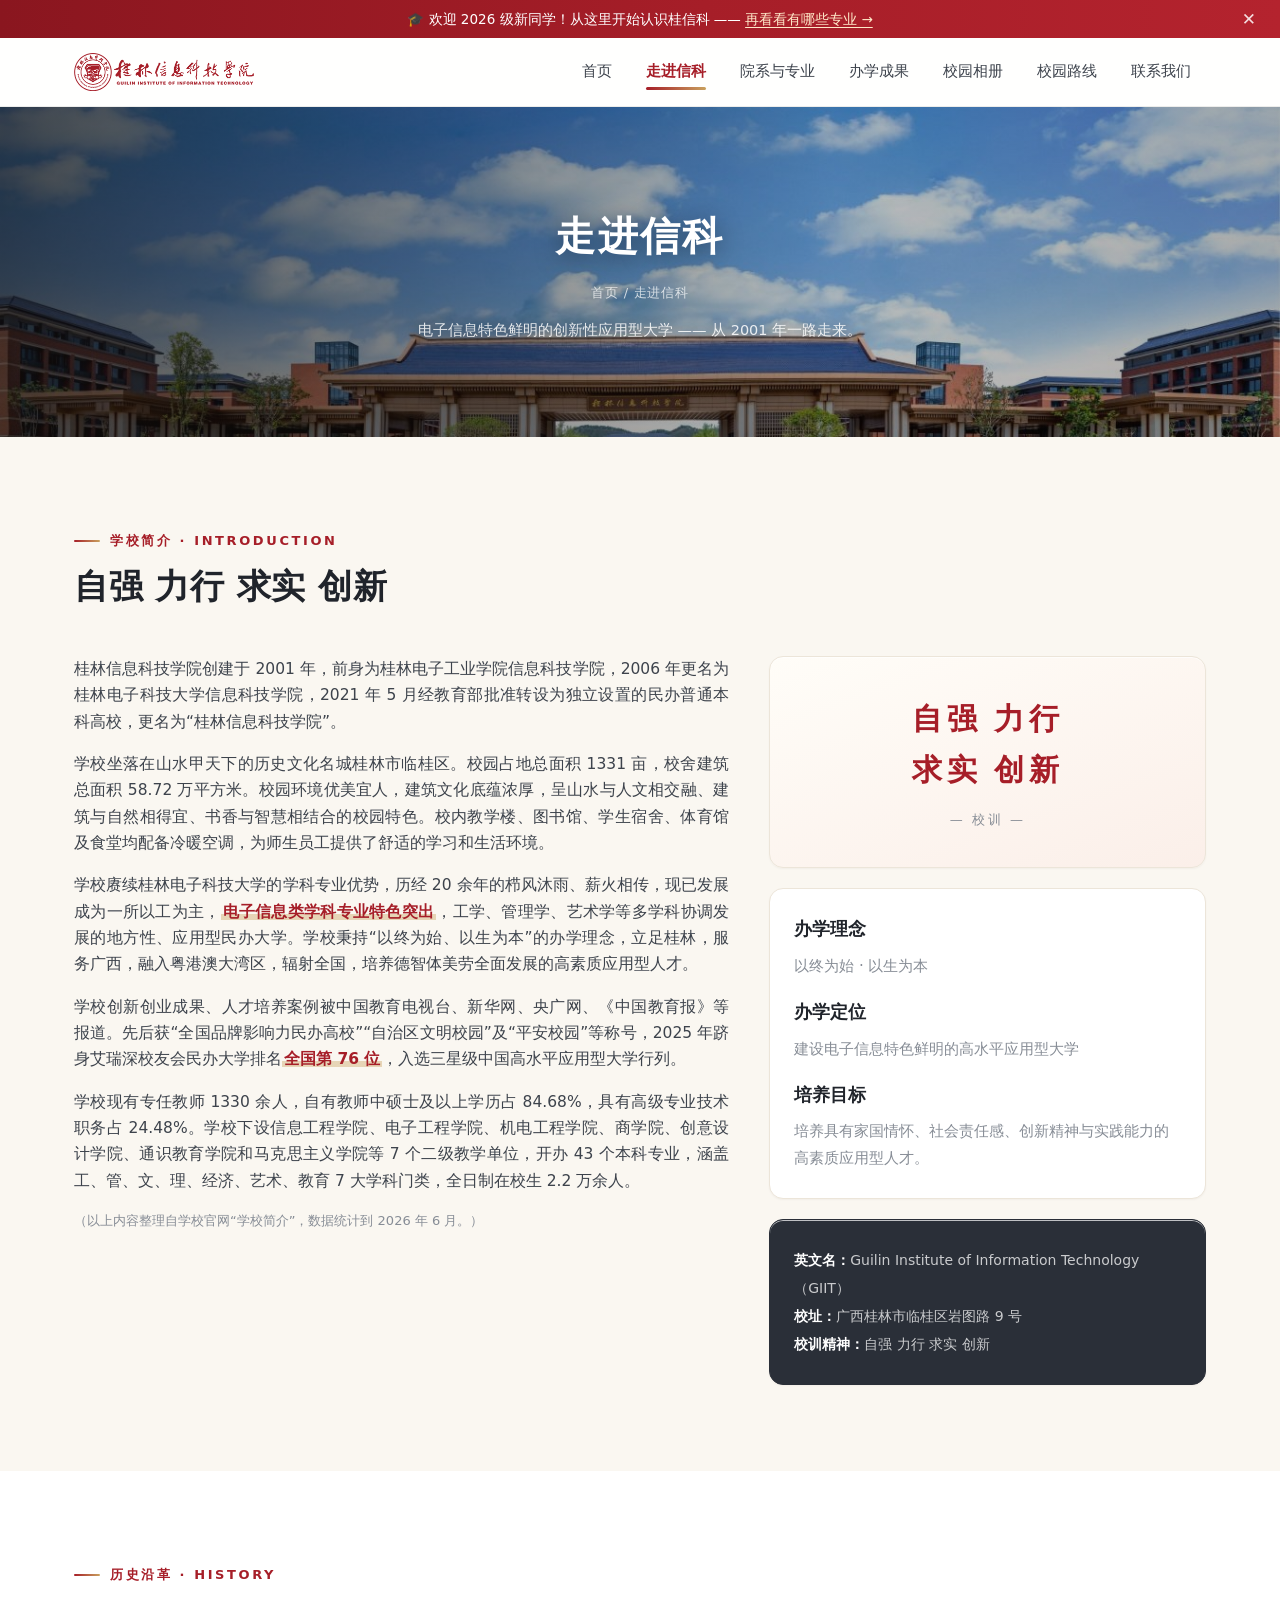
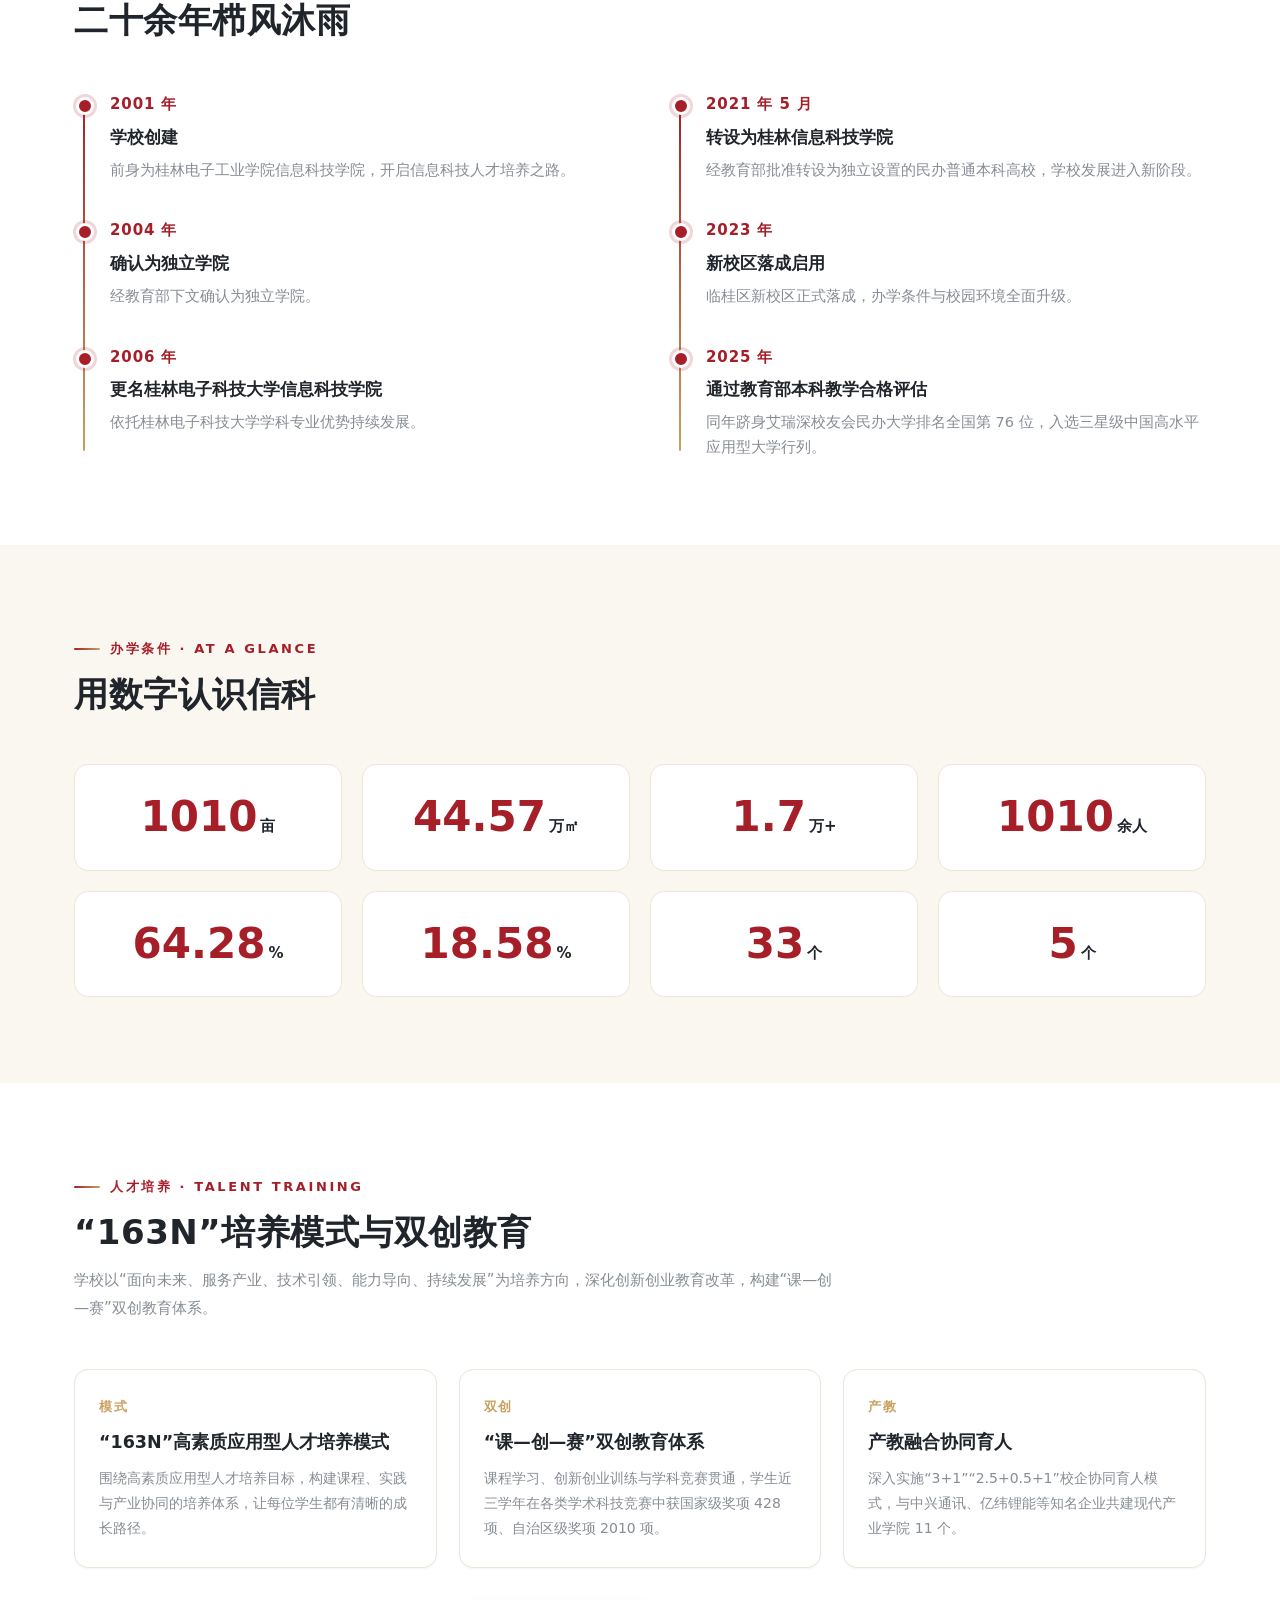
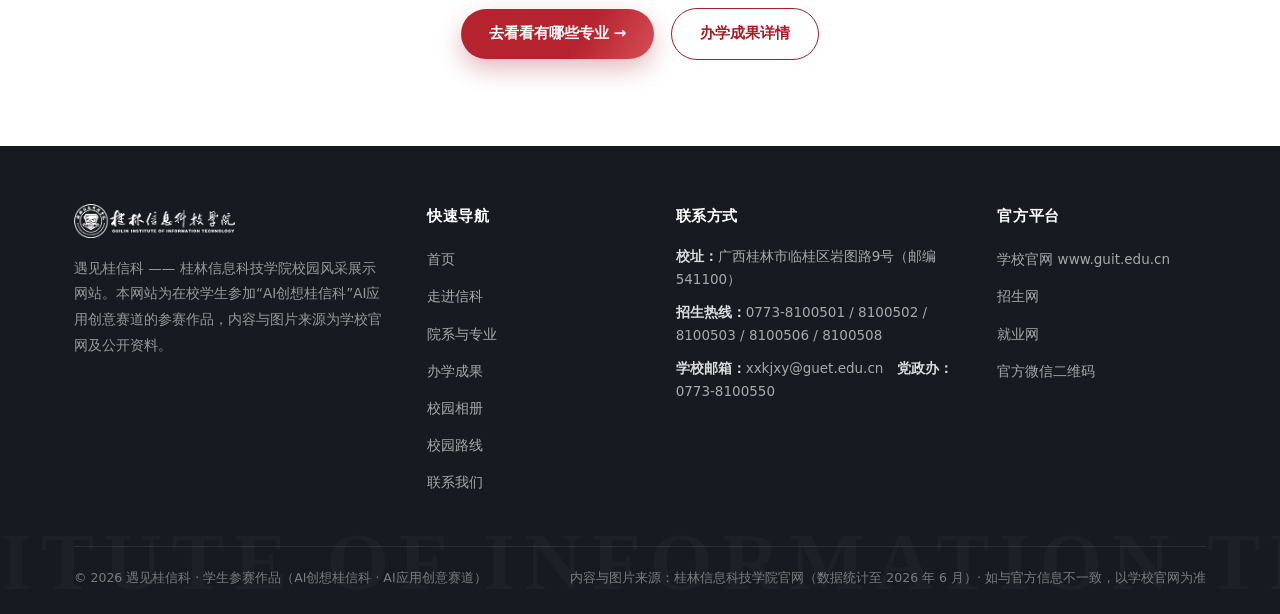
==== commit 444741b6: "质感升级 + 新增互动校园路线图（13站点/3路线/可拖动地图）；文档同步更新" ====
--- a/about.html
+++ b/about.html
@@ -7,6 +7,7 @@
 <meta name="description" content="走进桂林信息科技学院：学校简介、校训校史、办学条件与人才培养。校训：自强 力行 求实 创新。">
 <link rel="icon" href="assets/img/favicon.png">
 <link rel="stylesheet" href="assets/css/style.css">
+<link rel="stylesheet" href="assets/css/polish.css">
 </head>
 <body>
 
@@ -26,6 +27,7 @@
       <a href="majors.html">院系与专业</a>
       <a href="honors.html">办学成果</a>
       <a href="campus.html">校园相册</a>
+      <a href="route.html">校园路线</a>
       <a href="contact.html">联系我们</a>
     </nav>
     <button class="nav-burger" aria-label="菜单">☰</button>
@@ -159,6 +161,7 @@
           <li><a href="majors.html">院系与专业</a></li>
           <li><a href="honors.html">办学成果</a></li>
           <li><a href="campus.html">校园相册</a></li>
+          <li><a href="route.html">校园路线</a></li>
           <li><a href="contact.html">联系我们</a></li>
         </ul>
       </div>
@@ -189,5 +192,6 @@
 
 <button class="backtop" aria-label="返回顶部">↑</button>
 <script src="assets/js/main.js"></script>
+<script src="assets/js/route.js"></script>
 </body>
 </html>
--- a/assets/css/polish.css
+++ b/assets/css/polish.css
@@ -0,0 +1,188 @@
+/* ============================================================
+   质感升级 + 校园路线页样式 polish.css（在 style.css 之后加载）
+   ============================================================ */
+
+/* ---------- 顶部滚动进度条 ---------- */
+.sp-bar{position:fixed;top:0;left:0;height:3px;width:0;z-index:120;
+  background:linear-gradient(90deg,#A61E28,#C9A15E);
+  box-shadow:0 0 10px rgba(166,30,40,.45);pointer-events:none}
+
+/* ---------- 标题排版优化 ---------- */
+h1,h2,h3{text-wrap:balance}
+.sec-title{letter-spacing:.015em}
+.sec-sub{line-height:1.9}
+
+/* ---------- 主视觉：慢速推近 + 金线收边 ---------- */
+@media (prefers-reduced-motion:no-preference){
+  .hero-bg{animation:heroZoom 30s ease-in-out infinite alternate;transform-origin:center 62%}
+}
+@keyframes heroZoom{from{transform:scale(1)}to{transform:scale(1.075)}}
+.hero::after{box-shadow:inset 0 -4px 0 rgba(201,161,94,.42)}
+.hero h1{text-shadow:0 8px 44px rgba(0,0,0,.5), 0 2px 6px rgba(0,0,0,.3)}
+
+/* ---------- 高亮文字：纸张荧光笔效果 ---------- */
+.hl{color:inherit;font-weight:700;background:linear-gradient(transparent 60%, rgba(201,161,94,.4) 60%, rgba(201,161,94,.4) 92%, transparent 92%);padding:0 2px}
+
+/* ---------- 图片渐显 ---------- */
+img.imgfade{opacity:0;transition:opacity .7s ease}
+img.imgfade.img-in{opacity:1}
+
+/* ---------- 装饰与印章 ---------- */
+.orn{display:flex;align-items:center;gap:14px;justify-content:center;margin:0 0 44px;color:var(--gold)}
+.orn::before,.orn::after{content:"";height:1px;width:72px;background:linear-gradient(90deg,transparent,var(--gold-soft))}
+.orn::after{background:linear-gradient(90deg,var(--gold-soft),transparent)}
+.orn i{font-style:normal;font-size:13px;letter-spacing:.3em}
+.seal{display:inline-block;text-align:center;padding:9px 6px 6px;line-height:1.1;width:56px;height:56px;
+  background:linear-gradient(145deg,#B4232E,#8A161F);color:#fff;font-family:var(--font-kai);
+  font-weight:700;font-size:19px;line-height:1.12;letter-spacing:2px;text-align:center;
+  border-radius:10px;transform:rotate(-7deg);
+  box-shadow:inset 0 0 0 2px rgba(255,255,255,.6), inset 0 0 0 5px rgba(255,255,255,.16), 0 8px 20px rgba(166,30,40,.32)}
+.seal.sm{width:42px;height:42px;font-size:14px;letter-spacing:1px;border-radius:8px}
+
+/* ---------- 数据条水印 ---------- */
+.stats{overflow:hidden}
+.stats .stats-grid{position:relative;z-index:2}
+.stats::after{content:"GUILIN INSTITUTE OF INFORMATION TECHNOLOGY";position:absolute;
+  left:50%;top:50%;transform:translate(-50%,-50%);z-index:1;
+  font-size:62px;font-weight:800;letter-spacing:.18em;white-space:nowrap;
+  color:rgba(255,255,255,.035);pointer-events:none}
+
+/* ---------- 按钮流光 ---------- */
+.btn-red{background-image:linear-gradient(120deg,#B4232E 30%,#D2474F 46%,#B4232E 62%);
+  background-size:220% 100%;background-position:0 0}
+.btn-red:hover{background-position:100% 0}
+
+/* ---------- 卡片细节 ---------- */
+.card{box-shadow:inset 0 1px 0 rgba(255,255,255,.7), 0 1px 2px rgba(40,28,16,.04)}
+.card:hover{border-color:#E2C9A8;box-shadow:0 18px 44px rgba(40,28,16,.13)}
+
+/* ---------- 相册图注滑动 + 灯箱柔化 ---------- */
+.g-item .g-cap{transform:translateY(10px);opacity:0;transition:.35s}
+.g-item:hover .g-cap{transform:none;opacity:1}
+.g-item .g-cat{transition:.3s}
+.g-item:hover .g-cat{background:rgba(255,255,255,.96)}
+@media (hover:none){.g-item .g-cap{transform:none;opacity:1}}
+.lb{-webkit-backdrop-filter:blur(14px);backdrop-filter:blur(14px);background:rgba(16,13,11,.82)}
+.lb.open img{animation:lbIn .4s cubic-bezier(.2,.8,.3,1)}
+@keyframes lbIn{from{opacity:0;transform:scale(.96)}to{opacity:1;transform:none}}
+
+/* ---------- 页脚水印 + 细节 ---------- */
+.footer{position:relative;overflow:hidden}
+.footer .f-mark{position:absolute;left:50%;bottom:-16px;transform:translateX(-50%);
+  font-size:80px;font-weight:800;letter-spacing:.12em;white-space:nowrap;
+  color:rgba(255,255,255,.028);pointer-events:none;font-family:var(--font-serif)}
+:focus-visible{outline:2px solid var(--gold);outline-offset:2px;border-radius:4px}
+html{scroll-padding-top:84px}
+::-webkit-scrollbar{width:11px;height:11px}
+::-webkit-scrollbar-track{background:#EFE9DD}
+::-webkit-scrollbar-thumb{background:#C9B48F;border-radius:8px;border:3px solid #EFE9DD}
+::-webkit-scrollbar-thumb:hover{background:#B4232E}
+
+/* ---------- 首页：校园路线推广区 ---------- */
+.section.tint{background:
+  radial-gradient(900px 420px at 12% 0%, rgba(201,161,94,.10), transparent 60%),
+  radial-gradient(900px 420px at 88% 100%, rgba(166,30,40,.06), transparent 60%),
+  #FBF6EC}
+.route-promo{display:grid;grid-template-columns:1.05fr .95fr;gap:52px;align-items:center}
+.rp-points{display:flex;flex-wrap:wrap;gap:10px;margin:20px 0 26px}
+.rp-points span{background:#fff;border:1px solid var(--line);border-radius:999px;padding:7px 15px;font-size:13.5px;color:var(--text)}
+.route-promo-map{position:relative;display:block;border-radius:var(--radius);overflow:hidden;
+  box-shadow:var(--shadow-m);border:6px solid #fff;transform:rotate(1.2deg);transition:transform .4s}
+.route-promo-map:hover{transform:rotate(0) translateY(-4px)}
+.route-promo-map img{width:100%;height:400px;object-fit:cover}
+.route-promo-map .rp-badge{position:absolute;left:14px;bottom:14px;background:rgba(20,14,10,.72);color:#fff;
+  -webkit-backdrop-filter:blur(6px);backdrop-filter:blur(6px);padding:8px 16px;border-radius:999px;font-size:13.5px}
+.route-promo .seal{margin-bottom:14px}
+
+/* ============================================================
+   校园路线页
+   ============================================================ */
+.route-tabs{display:flex;flex-wrap:wrap;gap:10px;margin-bottom:22px}
+.route-tab{display:flex;align-items:center;gap:10px;padding:11px 20px;border-radius:12px;border:1.5px solid var(--line);background:#fff;
+  color:var(--ink);font-size:14.5px;font-weight:600;transition:.22s}
+.route-tab i{width:12px;height:12px;border-radius:50%;background:var(--rc,#8A8F98);
+  box-shadow:0 0 0 4px rgba(138,143,152,.14)}
+.route-tab small{color:var(--muted);font-weight:400;font-size:12px;margin-left:2px}
+.route-tab:hover{border-color:#D8C7A4;transform:translateY(-2px)}
+.route-tab.active{border-color:transparent;background:var(--ink);color:#fff;box-shadow:0 12px 26px rgba(32,36,43,.28)}
+.route-tab.active small{color:rgba(255,255,255,.62)}
+
+.map-wrap{display:grid;grid-template-columns:1fr 336px;gap:20px;align-items:stretch}
+.map-viewport{position:relative;height:660px;border-radius:16px;overflow:hidden;background:#EDE7DA;
+  border:1px solid var(--line);box-shadow:var(--shadow-m);cursor:grab;touch-action:none}
+.map-viewport.grabbing{cursor:grabbing}
+.map-stage{position:absolute;left:0;top:0;width:1295px;height:1275px;transform-origin:0 0;will-change:transform}
+.map-stage.fly{transition:transform .7s cubic-bezier(.22,.8,.28,1)}
+.map-stage img{width:1295px;height:1275px;display:block;user-select:none;-webkit-user-drag:none}
+.map-svg{position:absolute;left:0;top:0;width:1295px;height:1275px}
+.map-hint{position:absolute;left:14px;top:14px;z-index:5;background:rgba(20,14,10,.66);color:#fff;font-size:12.5px;
+  padding:7px 14px;border-radius:999px;-webkit-backdrop-filter:blur(6px);backdrop-filter:blur(6px);pointer-events:none}
+.map-zoombar{position:absolute;right:14px;bottom:14px;z-index:5;display:flex;flex-direction:column;gap:8px}
+.map-zoombar button{width:42px;height:42px;border-radius:12px;border:0;background:rgba(255,255,255,.94);
+  color:var(--ink);font-size:19px;box-shadow:0 8px 20px rgba(40,28,16,.18);transition:.2s;line-height:1}
+.map-zoombar button:hover{background:#fff;transform:translateY(-2px)}
+.map-legend{position:absolute;left:14px;bottom:14px;z-index:5;display:flex;flex-wrap:wrap;gap:8px;max-width:70%}
+.map-legend span{background:rgba(255,255,255,.92);border-radius:999px;padding:5px 12px;font-size:12px;color:var(--ink);
+  display:inline-flex;align-items:center;gap:6px;box-shadow:0 4px 12px rgba(40,28,16,.12)}
+.map-legend span i{width:9px;height:9px;border-radius:50%;background:var(--rc,#8A8F98)}
+
+.map-svg .route-path{fill:none;stroke-linecap:round;stroke-linejoin:round;opacity:0;transition:opacity .5s}
+.map-svg .route-path.on{opacity:1;stroke-dasharray:4 13;animation:routedash 1.4s linear infinite}
+@keyframes routedash{to{stroke-dashoffset:-34}}
+.map-svg .route-glow{fill:none;stroke-linecap:round;stroke-linejoin:round;opacity:0;transition:opacity .5s}
+.map-svg .route-glow.on{opacity:.16}
+.map-svg .stop{cursor:pointer}
+.map-svg .stop .halo{fill:rgba(255,255,255,.85);stroke:rgba(32,36,43,.16);stroke-width:2}
+.map-svg .stop .dot{fill:#8A8F98;stroke:#fff;stroke-width:3;transition:.25s}
+.map-svg .stop text{font-family:var(--font-sans);font-size:13px;font-weight:700;fill:#fff;text-anchor:middle;dominant-baseline:central;pointer-events:none}
+.map-svg .stop .lbl{display:none;font-size:15px;font-weight:700;fill:#20242B;paint-order:stroke;stroke:rgba(255,255,255,.92);stroke-width:5px}
+.map-svg .stop:hover .dot{transform:scale(1.2);transform-box:fill-box;transform-origin:center}
+.map-svg .stop:hover .lbl,.map-svg .stop.active .lbl{display:block}
+.map-svg .stop.active .halo{fill:rgba(255,255,255,.95)}
+
+.stop-panel{background:#fff;border:1px solid var(--line);border-radius:16px;overflow:hidden;box-shadow:var(--shadow-m);
+  display:flex;flex-direction:column;min-height:660px}
+.stop-ph{height:250px;position:relative;background:
+  radial-gradient(340px 200px at 20% 0%, rgba(201,161,94,.28), transparent 70%),
+  linear-gradient(150deg,#F6EEE0,#EFE4D2);display:flex;align-items:center;justify-content:center;overflow:hidden;flex:none}
+.stop-ph img{width:100%;height:100%;object-fit:cover}
+.stop-ph span{font-family:var(--font-kai);font-size:60px;color:rgba(166,30,40,.42);border:3px solid rgba(166,30,40,.3);
+  width:118px;height:118px;border-radius:22px;display:flex;align-items:center;justify-content:center;transform:rotate(-6deg);
+  box-shadow:inset 0 0 0 6px rgba(166,30,40,.07)}
+.stop-body{padding:22px 24px 8px;flex:1}
+.stop-tag{display:inline-block;font-size:12px;color:var(--red);background:var(--red-soft);border-radius:999px;padding:3px 12px;font-weight:700}
+.stop-body h3{color:var(--ink);font-size:19px;margin:12px 0 8px}
+.stop-body p{color:var(--text);font-size:14.5px;line-height:1.95}
+.stop-nav{display:flex;align-items:center;justify-content:space-between;gap:10px;padding:14px 18px;border-top:1px solid var(--line-2)}
+.stop-nav button{border:1px solid var(--line);background:#fff;border-radius:10px;padding:8px 14px;font-size:13.5px;color:var(--text);transition:.2s}
+.stop-nav button:hover{color:var(--red);border-color:#E3C9C4}
+.stop-nav span{color:var(--muted);font-size:12.5px;font-variant-numeric:tabular-nums}
+.map-note{margin-top:16px;color:var(--muted);font-size:12.5px}
+
+.route-card{background:#fff;border:1px solid var(--line);border-radius:16px;padding:26px;transition:.28s;position:relative;overflow:hidden;cursor:pointer}
+.route-card::before{content:"";position:absolute;left:0;top:0;right:0;height:4px;background:var(--rc,#8A8F98);opacity:.85}
+.route-card[data-route="a"]{--rc:#A61E28}
+.route-card[data-route="b"]{--rc:#C9A15E}
+.route-card[data-route="c"]{--rc:#3E7C8F}
+.route-card:hover{transform:translateY(-5px);box-shadow:var(--shadow-m)}
+.route-card.active{border-color:var(--rc);box-shadow:0 16px 38px rgba(40,28,16,.14)}
+.rc-head{display:flex;align-items:center;gap:10px;flex-wrap:wrap}
+.rc-head h3{color:var(--ink);font-size:18px;margin:0}
+.rc-dot{width:13px;height:13px;border-radius:50%;background:var(--rc,#8A8F98)}
+.rc-time{margin-left:auto;color:var(--muted);font-size:12.5px}
+.route-card>p{color:var(--text);font-size:14px;margin:14px 0;line-height:1.9}
+.rc-stops{display:flex;flex-wrap:wrap;gap:6px;align-items:center;color:var(--muted);font-size:13px;margin-bottom:18px}
+.rc-stops b{color:#C9A15E;font-weight:400}
+
+@media (max-width:1024px){
+  .map-wrap{grid-template-columns:1fr}
+  .map-viewport{height:520px}
+  .stop-panel{min-height:0}
+  .route-promo{grid-template-columns:1fr;gap:30px}
+}
+@media (max-width:640px){
+  .map-viewport{height:420px}
+  .stats::after{font-size:38px}
+  .route-tab{padding:9px 14px;font-size:13.5px}
+  .route-promo-map img{height:280px}
+}
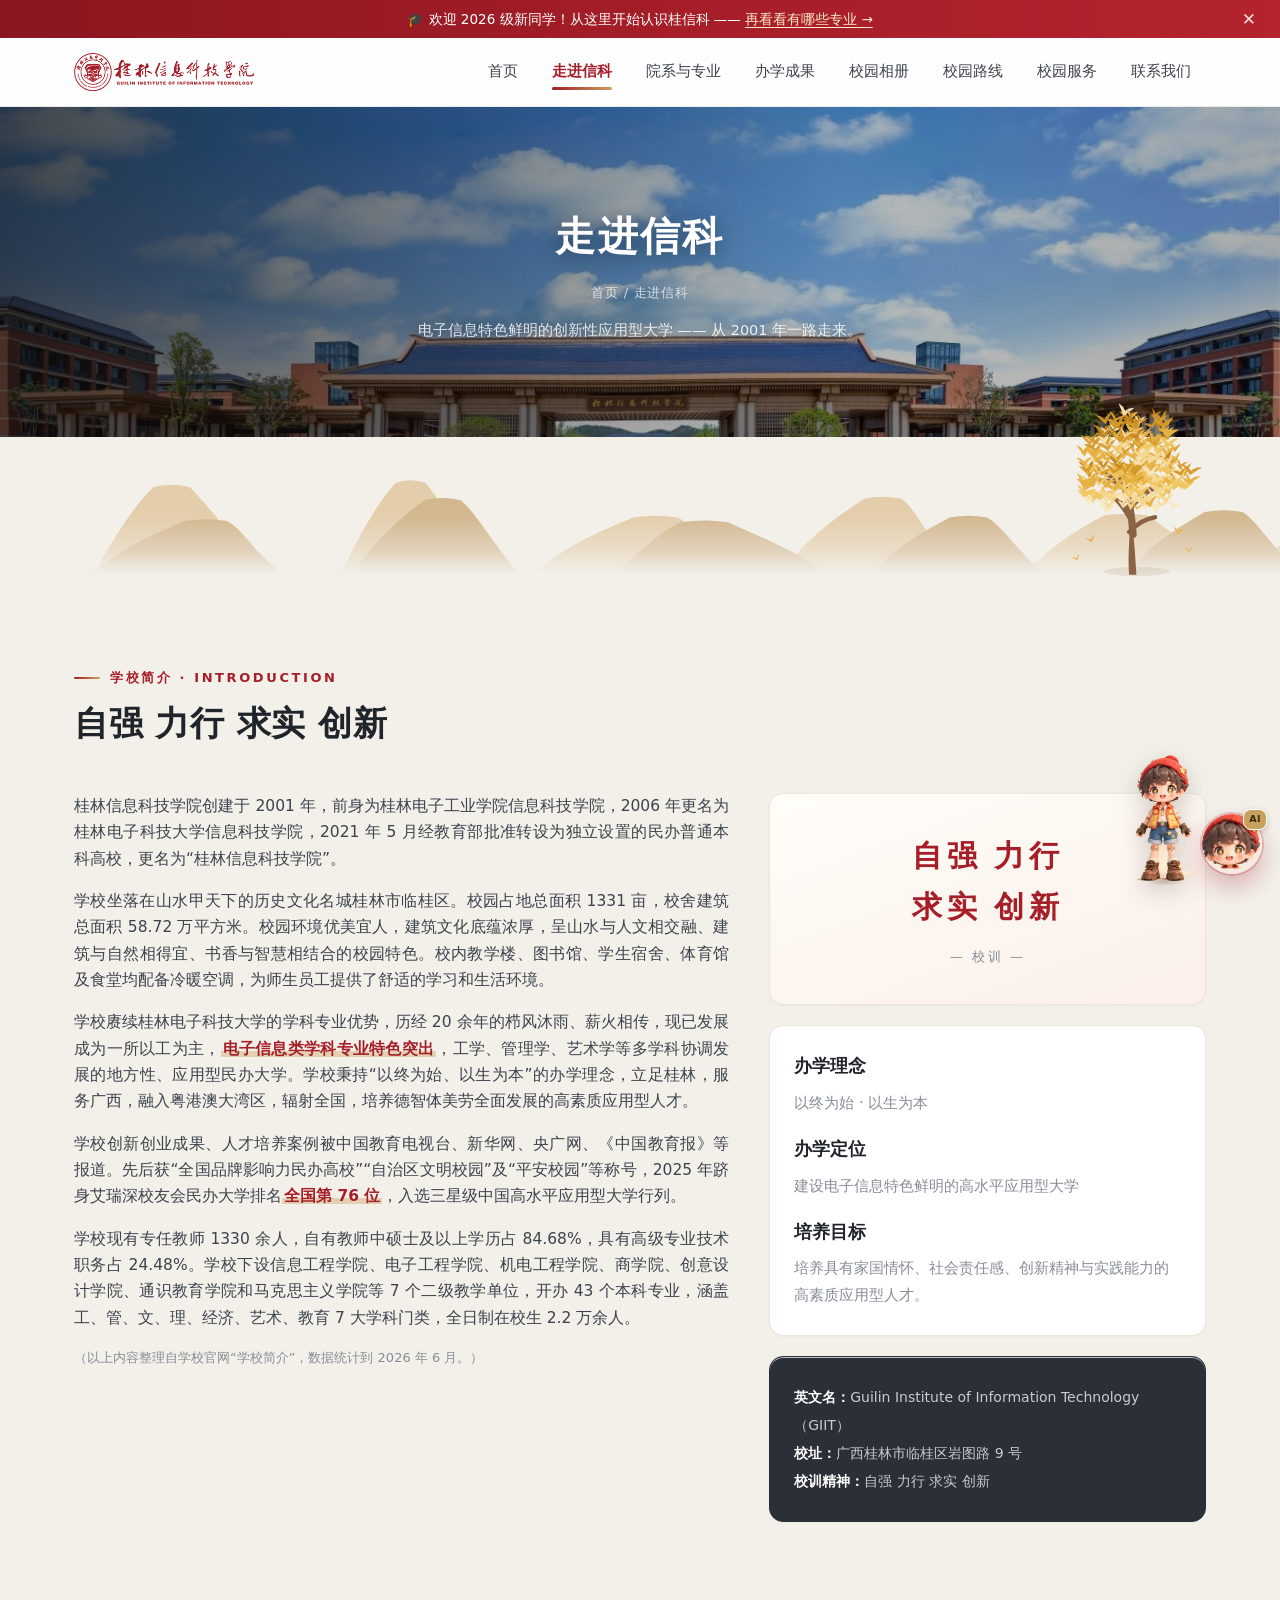
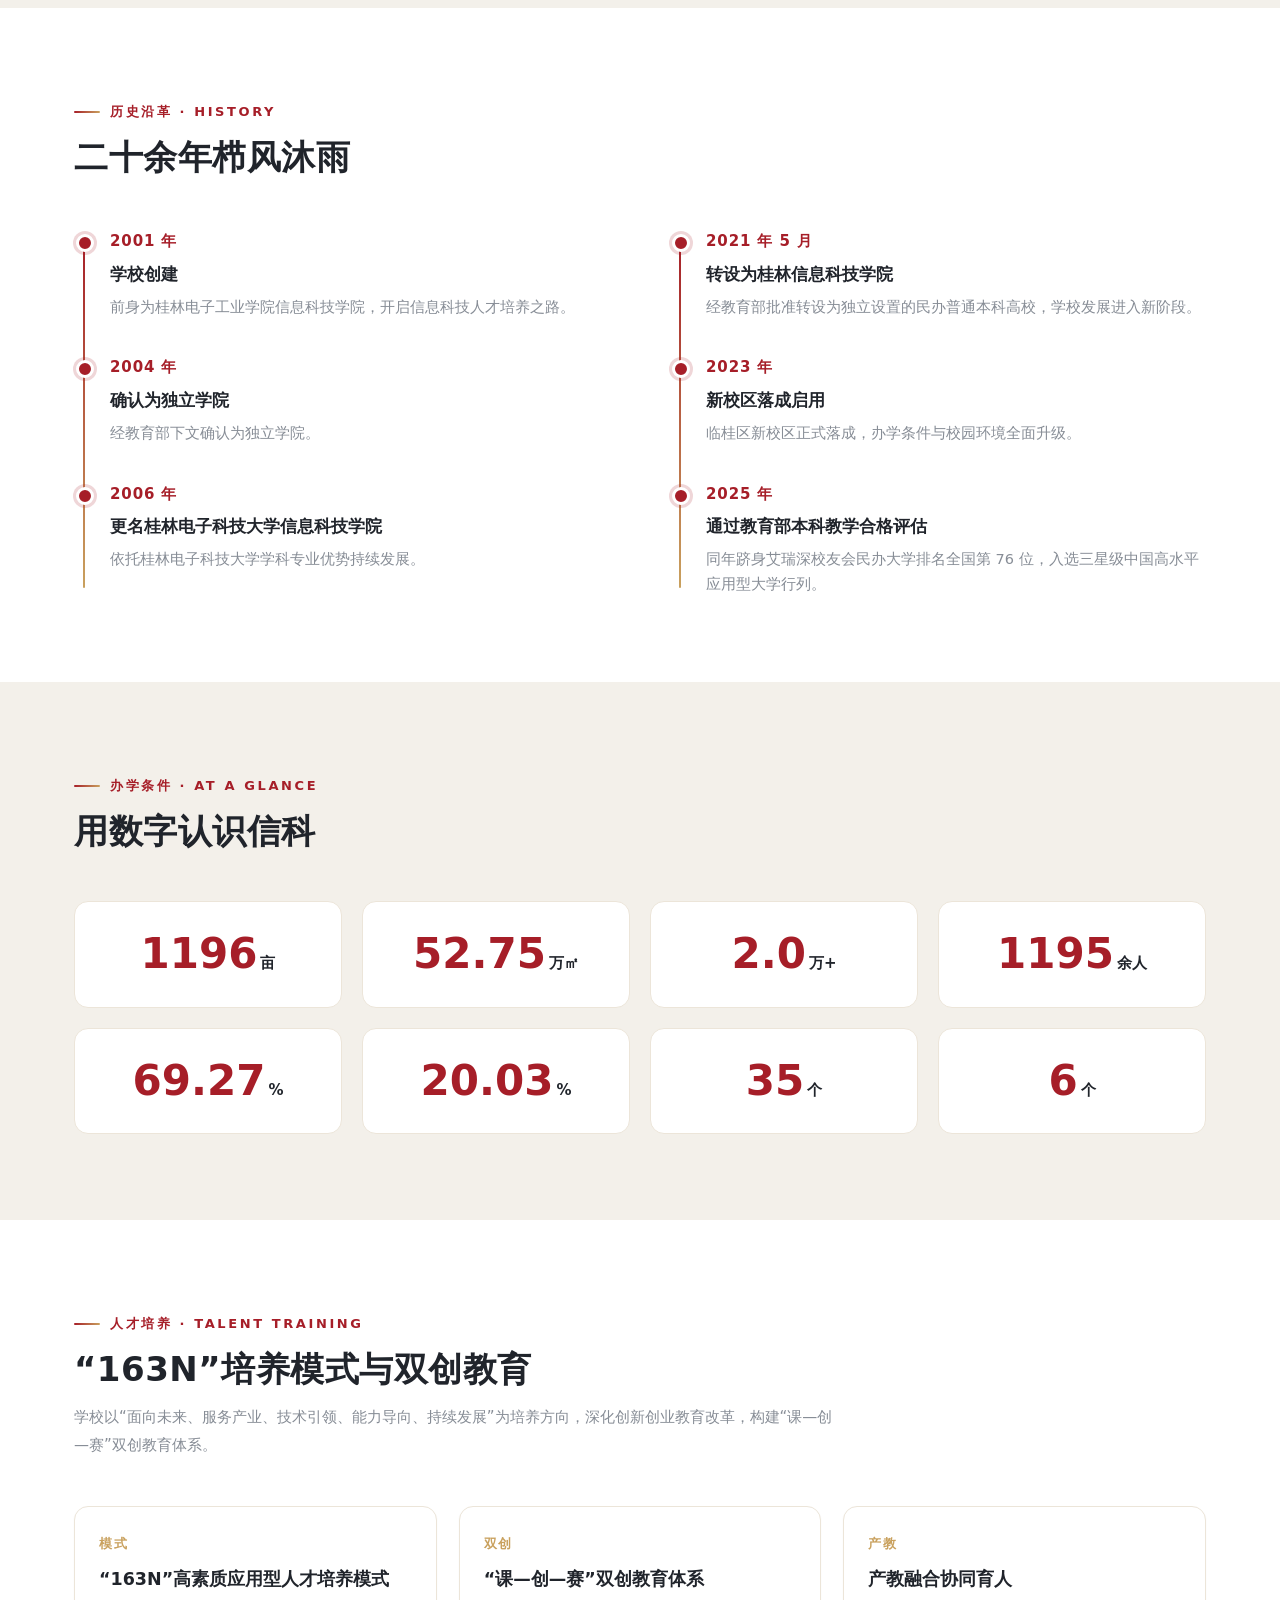
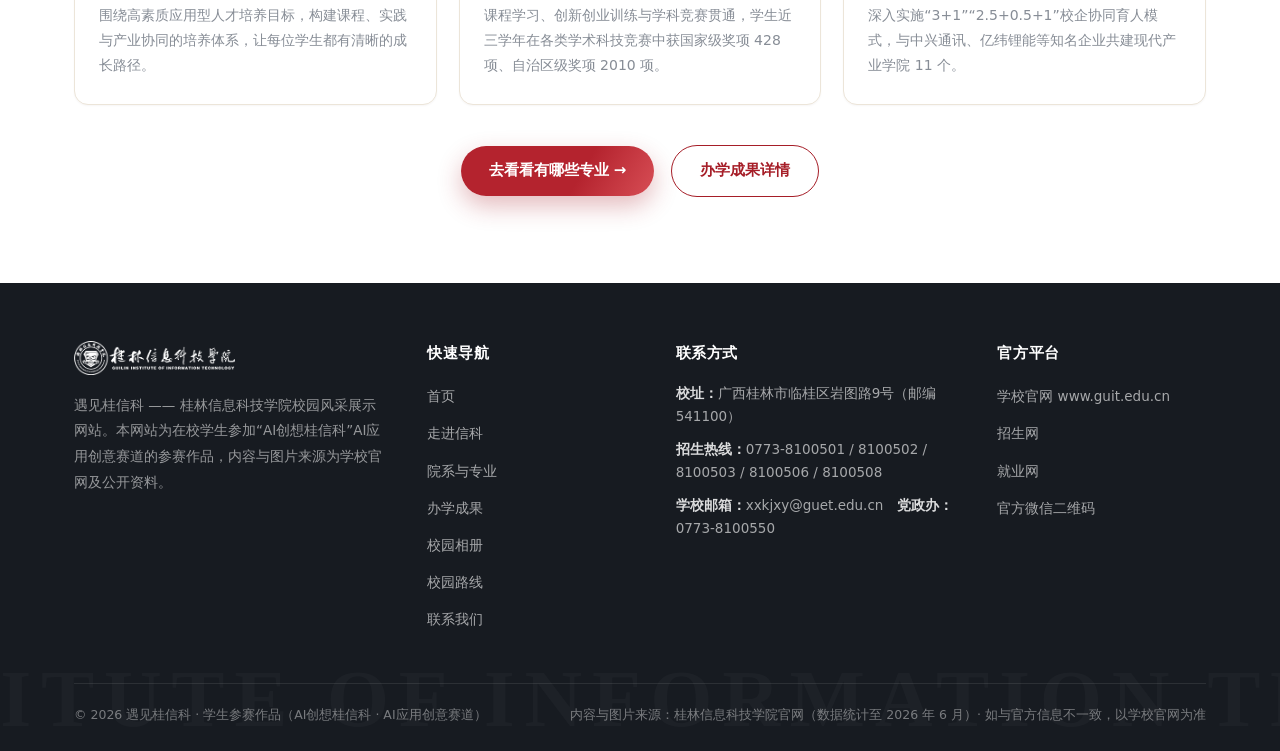
==== commit e17b0632: "校园服务页 + 全站背景/栏目照片带 + 校园相册说明卡 + 走进信科片头视频；八大集群与相册封面流" ====
--- a/about.html
+++ b/about.html
@@ -8,8 +8,28 @@
 <link rel="icon" href="assets/img/favicon.png">
 <link rel="stylesheet" href="assets/css/style.css">
 <link rel="stylesheet" href="assets/css/polish.css">
+<link rel="stylesheet" href="assets/css/assistant.css">
+<link rel="stylesheet" href="assets/css/mtn-bg.css">
+<link rel="stylesheet" href="assets/css/loading-intro.css">
 </head>
-<body>
+<body class="pg-about">
+
+<div class="ci" id="intro" role="dialog" aria-modal="true" aria-label="校园片头">
+  <video class="ci-video" id="ciVideo" src="assets/video/campus-tour.mp4"
+         poster="assets/img/video/campus-tour-poster.jpg" autoplay muted playsinline preload="auto"
+         aria-label="遇见桂信科 · 校园巡游"></video>
+  <div class="ci-scrim"></div>
+  <div class="ci-brand">
+    <img class="ci-logo" src="assets/img/logo-white.png" alt="桂林信息科技学院">
+    <span class="ci-kicker">走进信科 · CAMPUS TOUR</span>
+    <h1 class="ci-title">遇见桂信科</h1>
+    <p class="ci-sub">跟着镜头，先逛一圈校园。</p>
+  </div>
+  <div class="ci-bar"><i id="ciBar"></i></div>
+  <button type="button" class="ci-skip" id="ciSkip">跳过片头 ›</button>
+</div>
+<script>document.documentElement.classList.add('intro-open');</script>
+
 
 <div class="topbar" id="topbar">
   <div class="container">
@@ -28,6 +48,7 @@
       <a href="honors.html">办学成果</a>
       <a href="campus.html">校园相册</a>
       <a href="route.html">校园路线</a>
+      <a href="services.html">校园服务</a>
       <a href="contact.html">联系我们</a>
     </nav>
     <button class="nav-burger" aria-label="菜单">☰</button>
@@ -42,6 +63,12 @@
     <p class="p-sub">电子信息特色鲜明的创新性应用型大学 —— 从 2001 年一路走来。</p>
   </div>
 </section>
+
+<div class="mtn-top" aria-hidden="true">
+  <span class="mtn-hills"></span>
+  <span class="ginkgo g-sm"></span>
+  <span class="ginkgo g-lg"></span>
+</div>
 
 <!-- 学校简介 -->
 <section class="section">
@@ -193,5 +220,42 @@
 <button class="backtop" aria-label="返回顶部">↑</button>
 <script src="assets/js/main.js"></script>
 <script src="assets/js/route.js"></script>
+<script src="assets/js/assistant.js"></script>
+<script>
+/* 片头：视频播完（或点跳过 / 按 Esc）再露出网站内容 */
+(function () {
+  var el = document.getElementById('intro');
+  var v = document.getElementById('ciVideo');
+  var bar = document.getElementById('ciBar');
+  var skip = document.getElementById('ciSkip');
+  if (!el) return;
+  var done = false;
+
+  function finish() {
+    if (done) return;
+    done = true;
+    try { v && v.pause(); } catch (e) {}
+    document.documentElement.classList.remove('intro-open');
+    el.classList.add('is-out');
+    setTimeout(function () { if (el.parentNode) el.parentNode.removeChild(el); }, 760);
+  }
+
+  if (window.matchMedia && window.matchMedia('(prefers-reduced-motion: reduce)').matches) { finish(); return; }
+  if (skip) skip.addEventListener('click', finish);
+  document.addEventListener('keydown', function (e) { if (e.key === 'Escape') finish(); });
+
+  if (v) {
+    v.addEventListener('timeupdate', function () {
+      if (bar && v.duration) bar.style.width = Math.min(100, (v.currentTime / v.duration) * 100) + '%';
+    });
+    v.addEventListener('ended', function () { setTimeout(finish, 380); });
+    v.addEventListener('error', function () { setTimeout(finish, 800); });
+    setTimeout(finish, 42000);           /* 兜底：视频卡住也要能进站 */
+    var p = v.play();
+    if (p && p.catch) p.catch(function () { setTimeout(finish, 700); });
+  } else { finish(); }
+})();
+</script>
+
 </body>
 </html>
--- a/assets/css/polish.css
+++ b/assets/css/polish.css
@@ -186,3 +186,82 @@
   .route-tab{padding:9px 14px;font-size:13.5px}
   .route-promo-map img{height:280px}
 }
+
+/* ============================================================
+   开场加载页 · 16:9 全屏 + 两侧文案（index.html）
+   视频铺满窗口，侧边色雾留给站点自己的文字
+   ============================================================ */
+html.intro-open{overflow:hidden}
+.intro{
+  position:fixed;inset:0;z-index:900;overflow:hidden;background:#F4EDEA;
+  transition:opacity .7s ease;
+}
+.intro.is-out{opacity:0;pointer-events:none}
+.intro-media{position:absolute;inset:0;z-index:2;overflow:hidden}
+.intro-video{display:block;width:100%;height:100%;object-fit:cover;object-position:center center}
+
+/* 左栏：压在色雾上的柔光文案区 */
+.intro-panel{
+  position:relative;z-index:3;height:100%;width:min(34vw,480px);
+  display:flex;flex-direction:column;justify-content:center;
+  padding:0 0 0 clamp(36px,4.2vw,76px);
+  background:linear-gradient(90deg,rgba(255,255,255,.95) 0%,rgba(255,255,255,.86) 52%,rgba(255,255,255,0) 100%);
+  transition:opacity .8s ease,transform .8s cubic-bezier(.2,.7,.3,1);
+}
+.intro-logo{width:clamp(158px,12vw,196px);height:auto;display:block;margin-bottom:clamp(18px,2.4vw,28px)}
+.intro-kicker{font-size:11.5px;font-weight:700;letter-spacing:.3em;color:#2E9C8B}
+.intro-title{
+  margin-top:12px;font-family:var(--font-serif);color:#1B2A2C;
+  font-size:clamp(34px,3.4vw,46px);font-weight:800;letter-spacing:.06em;line-height:1.14;
+}
+.intro-sub{margin-top:12px;font-size:13.5px;line-height:1.9;color:#576966;max-width:300px}
+.intro-load{margin-top:clamp(22px,2.8vw,32px);max-width:250px}
+.intro-load-label{display:flex;justify-content:space-between;font-size:10.5px;letter-spacing:.2em;color:#87948F}
+.intro-load-label i{font-style:normal;color:#2E9C8B;font-weight:700}
+.intro-bar{margin-top:9px;height:2px;border-radius:2px;background:rgba(27,42,44,.12);overflow:hidden}
+.intro-bar i{display:block;height:100%;width:0;background:linear-gradient(90deg,#2E9C8B,#8FD3C4);transition:width .25s linear}
+
+/* 右栏：一条竖排细字，压住右侧空白 */
+.intro-aside{
+  position:absolute;right:clamp(20px,2.4vw,38px);top:0;bottom:0;z-index:3;
+  display:flex;flex-direction:column;align-items:center;justify-content:center;gap:16px;
+  transition:opacity .6s ease;
+}
+.intro-aside .ia-line{
+  writing-mode:vertical-rl;text-orientation:mixed;
+  font-size:10px;letter-spacing:.34em;color:rgba(46,66,62,.48);white-space:nowrap;
+}
+.ia-rail{width:1px;height:110px;background:rgba(46,66,62,.14);display:flex;align-items:flex-start}
+.ia-rail i{display:block;width:100%;height:0;background:linear-gradient(to bottom,#2E9C8B,#C9A15E);transition:height .25s linear}
+.intro-skip{
+  position:absolute;right:calc(clamp(18px,2.2vw,34px) + 42px);top:26px;z-index:4;
+  padding:8px 17px;border-radius:999px;cursor:pointer;
+  border:1px solid rgba(27,42,44,.14);background:rgba(255,255,255,.9);color:#28403D;
+  font-size:13px;letter-spacing:.05em;box-shadow:0 4px 14px rgba(27,42,44,.08);
+  transition:background .2s,box-shadow .2s,transform .2s;
+}
+.intro-skip:hover{background:#fff;transform:translateY(-1px);box-shadow:0 8px 20px rgba(27,42,44,.13)}
+
+/* 结尾：文字让位，短片里自己的校名落版居中呈现 */
+.intro.is-finale .intro-panel{opacity:0;transform:translateX(-30px);pointer-events:none}
+.intro.is-finale .intro-aside{opacity:0}
+
+@media (max-width:1024px){
+  .intro-media{position:absolute;inset:0}
+  .intro-aside{display:none}
+  .intro-panel{
+    position:absolute;left:0;right:0;bottom:0;width:auto;height:auto;z-index:3;
+    padding:22px 20px 30px;justify-content:flex-end;align-items:flex-start;
+    background:linear-gradient(to top,rgba(255,255,255,.97) 0%,rgba(255,255,255,.92) 46%,rgba(255,255,255,0) 100%);
+  }
+  .intro-logo{width:142px;margin-bottom:12px}
+  .intro-kicker{font-size:10.5px;letter-spacing:.2em}
+  .intro-title{font-size:30px;margin-top:6px}
+  .intro-sub{font-size:13px;line-height:1.8;margin-top:8px}
+  .intro-load{margin-top:14px;max-width:none}
+  .intro-skip{top:12px;right:12px;padding:7px 14px;font-size:12.5px}
+}
+@media (prefers-reduced-motion:reduce){
+  .intro{transition:none}
+  .intro-panel,.intro-aside{transition:none}
+}
--- a/assets/css/assistant.css
+++ b/assets/css/assistant.css
@@ -0,0 +1,322 @@
+/* ============================================================
+   遇见桂信科 · AI 语音小助手（小信）样式
+   依赖 style.css 的设计变量；后缀统一 xa- 避免冲突
+   ============================================================ */
+
+/* ---------- 根容器：固定在右下角 ---------- */
+.xa-root{
+  position:fixed;right:18px;bottom:18px;z-index:300;
+  display:flex;align-items:flex-end;gap:6px;
+  pointer-events:none;
+  transition:opacity .45s ease;
+  font-family:var(--font-sans);
+}
+.xa-root.xa-hidden{opacity:0;pointer-events:none}
+.xa-root *{pointer-events:auto}
+
+/* ---------- 圆形按钮 ---------- */
+.xa-launcher{
+  position:relative;width:60px;height:60px;border:0;border-radius:50%;padding:0;
+  background:linear-gradient(165deg,#FFF3EC,#F6E7DE);
+  overflow:hidden;isolation:isolate;
+  box-shadow:0 12px 26px rgba(166,30,40,.32),0 0 0 2px rgba(166,30,40,.22),0 2px 0 rgba(255,255,255,.7) inset;
+  cursor:pointer;transition:transform .25s cubic-bezier(.2,.7,.3,1),box-shadow .25s;
+  -webkit-tap-highlight-color:transparent;
+}
+.xa-launcher:hover{transform:translateY(-3px) scale(1.04);box-shadow:0 18px 34px rgba(166,30,40,.4),0 0 0 2px rgba(166,30,40,.4)}
+.xa-launcher:active{transform:translateY(0) scale(.96)}
+.xa-launcher .xa-face{
+  position:absolute;left:50%;top:50%;width:74px;height:74px;
+  transform:translate(-50%,-56%) scale(1.18);
+  object-fit:contain;pointer-events:none;
+  transition:transform .4s cubic-bezier(.2,.8,.3,1.3);
+}
+.xa-launcher:hover .xa-face{transform:translate(-50%,-58%) scale(1.28)}
+.xa-launcher::before{
+  content:"";position:absolute;inset:-7px;border-radius:50%;
+  border:1.5px solid rgba(166,30,40,.28);
+  animation:xaPulse 2.8s ease-out infinite;
+}
+.xa-btn-wrap{position:relative;display:block;flex:none}
+.xa-btn-wrap .xa-badge{
+  position:absolute;top:-5px;right:-5px;z-index:3;
+  background:#C9A15E;color:#3B2A10;font-size:9.5px;font-weight:700;letter-spacing:.4px;
+  padding:1.5px 5px;border-radius:8px;border:1.5px solid #fff;
+  box-shadow:0 2px 6px rgba(40,28,16,.2);
+}
+@keyframes xaPulse{
+  0%{transform:scale(.92);opacity:.85}
+  70%{transform:scale(1.22);opacity:0}
+  100%{transform:scale(1.22);opacity:0}
+}
+
+/* ---------- 小人 ---------- */
+.xa-doll{
+  position:relative;width:62px;height:128px;padding:0;border:0;background:none;
+  cursor:grab;touch-action:none;user-select:none;-webkit-user-select:none;
+  transform-origin:50% 96%;will-change:transform;
+  filter:drop-shadow(0 8px 12px rgba(40,28,16,.20));
+}
+.xa-doll:active{cursor:grabbing}
+.xa-doll-in{display:block;width:100%;height:100%;transform-origin:50% 96%;transition:transform .5s cubic-bezier(.2,.8,.3,1)}
+.xa-doll-bob{display:block;width:100%;height:100%;position:relative;transform-origin:50% 96%;animation:xaBob 3.6s ease-in-out infinite}
+.xa-doll img{position:absolute;inset:0;width:100%;height:100%;object-fit:contain;object-position:bottom center;pointer-events:none;-webkit-user-drag:none}
+.xa-doll .xa-lid{opacity:0}
+.xa-doll.is-blink .xa-face{opacity:0}
+.xa-doll.is-blink .xa-lid{opacity:1}
+.xa-doll::after{
+  content:"";position:absolute;left:50%;bottom:-4px;width:38px;height:9px;
+  transform:translateX(-50%);border-radius:50%;
+  background:radial-gradient(ellipse at center,rgba(60,40,20,.28),rgba(60,40,20,0) 70%);
+  opacity:.75;transition:opacity .3s,width .3s;
+}
+.xa-doll.is-grab .xa-doll-bob{animation:none}
+.xa-doll.is-grab .xa-doll-in{transition:none}
+.xa-doll.is-pulled::after{width:52px;opacity:.45}
+
+/* 说话：有节奏地点头 */
+.xa-doll.is-talk .xa-doll-bob{animation:xaTalk .46s ease-in-out infinite}
+/* 面板打开时的鞠躬 */
+.xa-doll.is-bow .xa-doll-bob{animation:xaBow .8s cubic-bezier(.3,1.2,.5,1)}
+/* 随机小动作 */
+.xa-doll.is-nod .xa-doll-bob{animation:xaNod .72s ease-in-out}
+.xa-doll.is-toe .xa-doll-bob{animation:xaToe .9s ease-in-out}
+.xa-doll.is-look .xa-doll-bob{animation:xaLook 1.5s ease-in-out}
+.xa-doll.is-hop .xa-doll-bob{animation:xaHop .66s cubic-bezier(.3,1.4,.5,1)}
+/* 点他讲解时：抬手指一下 */
+.xa-doll.is-point .xa-doll-bob{animation:xaPoint .9s cubic-bezier(.2,.8,.3,1.2)}
+
+@keyframes xaBob{
+  0%,100%{transform:translateY(0) rotate(-.6deg)}
+  50%{transform:translateY(-3.5px) rotate(.6deg)}
+}
+@keyframes xaTalk{
+  0%,100%{transform:translateY(0) rotate(0)}
+  30%{transform:translateY(-4px) rotate(-2.6deg)}
+  70%{transform:translateY(-3px) rotate(2.6deg)}
+}
+@keyframes xaBow{
+  0%{transform:none}
+  30%{transform:translateY(2px) rotate(0) scale(.97,.96)}
+  60%{transform:translateY(-2px) rotate(0) scale(1.02,1.03)}
+  100%{transform:none}
+}
+@keyframes xaNod{
+  0%,100%{transform:none}
+  25%{transform:translateY(2px) scale(1,.97)}
+  55%{transform:translateY(-3px) scale(1.01,1.02)}
+  80%{transform:translateY(1px) scale(1,.99)}
+}
+@keyframes xaToe{
+  0%,100%{transform:none}
+  20%{transform:translateY(-6px) rotate(-2deg)}
+  40%{transform:translateY(0) rotate(0)}
+  60%{transform:translateY(-6px) rotate(2deg)}
+  80%{transform:translateY(0)}
+}
+@keyframes xaLook{
+  0%,100%{transform:none}
+  18%{transform:translateX(-4px) rotate(-4deg)}
+  40%{transform:translateX(-4px) rotate(-4deg)}
+  62%{transform:translateX(4px) rotate(4deg)}
+  84%{transform:translateX(4px) rotate(4deg)}
+}
+@keyframes xaHop{
+  0%{transform:none}
+  32%{transform:translateY(-17px) scale(1.05,.95)}
+  62%{transform:translateY(0) scale(.94,1.06)}
+  80%{transform:translateY(-3px) scale(1.01,.99)}
+  100%{transform:none}
+}
+@keyframes xaPoint{
+  0%,100%{transform:none}
+  30%{transform:translate(-3px,-8px) rotate(-5deg)}
+  60%{transform:translate(-1px,-4px) rotate(-2deg)}
+}
+
+/* ---------- 对话气泡 ---------- */
+.xa-bubble{
+  position:absolute;right:0;bottom:calc(100% + 10px);
+  width:max-content;max-width:min(252px,calc(100vw - 132px));min-width:110px;
+  background:#fff;color:var(--ink);
+  border:1px solid var(--line);border-radius:14px 14px 4px 14px;
+  padding:9px 12px 9px 13px;font-size:13px;line-height:1.6;
+  box-shadow:0 12px 28px rgba(40,28,16,.16);
+  opacity:0;transform:translateY(8px) scale(.94);transform-origin:100% 100%;
+  transition:opacity .22s ease,transform .28s cubic-bezier(.2,.8,.3,1.1);
+  pointer-events:none;
+}
+.xa-bubble.show{opacity:1;transform:none;pointer-events:auto}
+.xa-bubble b{color:var(--red);font-weight:600}
+.xa-bubble .xa-bub-go{
+  display:inline-block;margin-top:7px;padding:4px 10px;border-radius:999px;
+  background:var(--red);color:#fff;font-size:12px;border:0;cursor:pointer;
+}
+.xa-bubble .xa-bub-go:hover{background:var(--red-2)}
+
+/* ---------- 面板 ---------- */
+.xa-panel{
+  position:fixed;right:18px;bottom:158px;z-index:320;
+  width:376px;max-height:min(620px,calc(100vh - 196px));
+  display:flex;flex-direction:column;overflow:hidden;
+  background:#fff;border:1px solid rgba(40,28,16,.10);border-radius:18px;
+  box-shadow:0 30px 70px rgba(40,28,16,.24),0 2px 0 rgba(255,255,255,.6) inset;
+  opacity:0;transform:translateY(14px) scale(.97);transform-origin:100% 100%;
+  pointer-events:none;transition:opacity .24s ease,transform .3s cubic-bezier(.2,.8,.3,1.05);
+}
+.xa-panel.open{opacity:1;transform:none;pointer-events:auto}
+
+.xa-head{
+  position:relative;display:flex;align-items:center;gap:10px;
+  padding:12px 14px;color:#fff;
+  background:linear-gradient(135deg,#B4232E,#A61E28 55%,#8A161F);
+}
+.xa-head::after{
+  content:"";position:absolute;inset:0;pointer-events:none;
+  background:radial-gradient(120px 60px at 90% -20%,rgba(201,161,94,.35),transparent 70%);
+}
+.xa-ava{
+  width:38px;height:38px;border-radius:12px;overflow:hidden;flex:none;
+  background:rgba(255,255,255,.16);border:1px solid rgba(255,255,255,.35);
+}
+.xa-ava img{width:100%;height:100%;object-fit:cover;object-position:50% 42%;transform:scale(1.16)}
+.xa-meta{flex:1;min-width:0}
+.xa-name{font-size:14px;font-weight:700;letter-spacing:.2px;display:flex;align-items:center;gap:6px}
+.xa-name i{font-style:normal;font-size:9.5px;font-weight:600;background:rgba(255,255,255,.2);
+  border:1px solid rgba(255,255,255,.34);border-radius:6px;padding:1px 5px;letter-spacing:.4px}
+.xa-st{font-size:11px;opacity:.82;display:flex;align-items:center;gap:5px;margin-top:1px}
+.xa-st::before{content:"";width:6px;height:6px;border-radius:50%;background:#8BE28B;box-shadow:0 0 0 2px rgba(139,226,139,.28)}
+.xa-hbtns{display:flex;gap:4px;z-index:1}
+.xa-hbtn{
+  width:30px;height:30px;border:0;border-radius:9px;background:rgba(255,255,255,.14);
+  color:#fff;font-size:14px;line-height:1;display:flex;align-items:center;justify-content:center;
+  cursor:pointer;transition:background .2s,color .2s;
+}
+.xa-hbtn:hover{background:rgba(255,255,255,.26)}
+.xa-hbtn.on{background:#fff;color:var(--red)}
+
+.xa-body{
+  flex:1;overflow-y:auto;padding:14px 13px 6px;background:
+    radial-gradient(120% 60% at 100% 0%,#FFF8EF,transparent 60%),#FBF8F3;
+  scroll-behavior:smooth;
+}
+.xa-body::-webkit-scrollbar{width:6px}
+.xa-body::-webkit-scrollbar-thumb{background:rgba(166,30,40,.22);border-radius:6px}
+
+.xa-row{display:flex;gap:8px;margin-bottom:12px;align-items:flex-end}
+.xa-row.me{flex-direction:row-reverse}
+.xa-fa{width:24px;height:24px;border-radius:8px;flex:none;overflow:hidden;background:#fff;border:1px solid var(--line)}
+.xa-fa img{width:100%;height:100%;object-fit:cover;object-position:50% 40%;transform:scale(1.2)}
+.xa-bub{
+  max-width:78%;padding:9px 12px;border-radius:13px;font-size:13.5px;line-height:1.68;
+  background:#fff;color:var(--text);border:1px solid var(--line);border-radius:13px 13px 13px 4px;
+  box-shadow:var(--shadow-s);word-break:break-word;
+}
+.xa-row.me .xa-bub{
+  background:linear-gradient(135deg,#B4232E,#8A161F);color:#fff;border:0;
+  border-radius:13px 13px 4px 13px;box-shadow:0 8px 18px rgba(166,30,40,.24);
+}
+.xa-bub p{margin:0 0 6px}
+.xa-bub p:last-child{margin-bottom:0}
+.xa-bub ul,.xa-bub ol{margin:4px 0 6px;padding-left:18px;list-style:disc}
+.xa-bub ol{list-style:decimal}
+.xa-bub li{margin:2px 0}
+.xa-bub code{background:rgba(166,30,40,.08);color:var(--red-2);padding:1px 5px;border-radius:5px;font-size:12.5px}
+.xa-bub strong{color:var(--red-2);font-weight:700}
+.xa-row.me .xa-bub strong{color:#FFE6C8}
+.xa-acts{display:flex;flex-wrap:wrap;gap:6px;margin-top:9px}
+.xa-act{
+  border:1px solid rgba(166,30,40,.35);background:#fff;color:var(--red);
+  font-size:12px;padding:4.5px 10px;border-radius:999px;cursor:pointer;
+  transition:background .2s,color .2s,transform .2s;font-family:inherit;
+}
+.xa-act:hover{background:var(--red);color:#fff;transform:translateY(-1px)}
+.xa-err{color:#B4232E;background:#FDF1EF;border-color:#F3D5D0}
+
+.xa-dots{display:inline-flex;gap:4px;padding:3px 0}
+.xa-dots i{width:6px;height:6px;border-radius:50%;background:var(--muted);animation:xaDot 1.1s infinite}
+.xa-dots i:nth-child(2){animation-delay:.16s}
+.xa-dots i:nth-child(3){animation-delay:.32s}
+@keyframes xaDot{0%,60%,100%{opacity:.28;transform:translateY(0)}30%{opacity:1;transform:translateY(-3px)}}
+
+/* 快捷提问 */
+.xa-chips{display:flex;gap:6px;overflow-x:auto;padding:8px 12px;background:#FBF8F3;border-top:1px solid var(--line-2);scrollbar-width:none;-webkit-mask-image:linear-gradient(90deg,#000 calc(100% - 26px),transparent);mask-image:linear-gradient(90deg,#000 calc(100% - 26px),transparent)}
+.xa-chips::-webkit-scrollbar{display:none}
+.xa-chip{
+  flex:none;border:1px solid var(--line);background:#fff;color:var(--text);
+  font-size:12px;padding:5px 10px;border-radius:999px;cursor:pointer;white-space:nowrap;
+  transition:border-color .2s,color .2s,background .2s;font-family:inherit;
+}
+.xa-chip:hover{border-color:rgba(166,30,40,.45);color:var(--red);background:#FFF7F5}
+
+/* 输入区 */
+.xa-inbar{display:flex;align-items:flex-end;gap:7px;padding:9px 10px 10px;background:#fff;border-top:1px solid var(--line)}
+.xa-input{
+  flex:1;min-height:38px;max-height:92px;resize:none;overflow-y:auto;
+  border:1px solid var(--line);border-radius:11px;padding:9px 11px;
+  font-size:13.5px;line-height:1.5;font-family:inherit;color:var(--ink);
+  background:#FCFAF7;outline:none;transition:border-color .2s,background .2s;
+}
+.xa-input:focus{border-color:rgba(166,30,40,.45);background:#fff;box-shadow:0 0 0 3px rgba(166,30,40,.07)}
+.xa-input::placeholder{color:#A9AEB7}
+.xa-send{
+  width:38px;height:38px;flex:none;border:0;border-radius:50%;color:#fff;
+  background:linear-gradient(135deg,#C22F33,#8A161F);
+  display:flex;align-items:center;justify-content:center;
+  box-shadow:0 8px 18px rgba(166,30,40,.3);cursor:pointer;transition:transform .2s,opacity .2s;
+}
+.xa-send:hover{transform:translateY(-1px) scale(1.04)}
+.xa-send:disabled{opacity:.5;transform:none;cursor:not-allowed}
+.xa-send svg{width:17px;height:17px}
+.xa-mic{background:#FBF3F1;color:var(--red);border:1px solid rgba(166,30,40,.22);box-shadow:none}
+.xa-mic.rec{background:var(--red);color:#fff;animation:xaRec 1.1s infinite}
+@keyframes xaRec{0%,100%{box-shadow:0 0 0 0 rgba(166,30,40,.4)}50%{box-shadow:0 0 0 8px rgba(166,30,40,0)}}
+.xa-foot{
+  padding:0 12px 8px;font-size:10.5px;color:var(--muted);background:#fff;
+  display:flex;justify-content:space-between;gap:8px;
+}
+
+/* 讲解高亮圈 */
+.xa-torch{
+  position:fixed;z-index:290;pointer-events:none;border-radius:14px;
+  border:2px dashed rgba(166,30,40,.9);
+  box-shadow:0 0 0 6px rgba(166,30,40,.10),0 18px 60px rgba(166,30,40,.30),0 0 0 4000px rgba(28,20,14,.10);
+  transition:all .45s cubic-bezier(.2,.8,.3,1);
+  opacity:0;
+}
+.xa-torch.on{opacity:1}
+.xa-torch::after{
+  content:attr(data-label);position:absolute;left:50%;top:-30px;transform:translateX(-50%);
+  max-width:70vw;overflow:hidden;text-overflow:ellipsis;
+  background:var(--red);color:#fff;font-size:12px;padding:4px 11px;border-radius:999px;
+  white-space:nowrap;box-shadow:0 8px 18px rgba(166,30,40,.35);
+}
+
+/* ---------- 移动端 ---------- */
+@media (max-width:640px){
+  .xa-root{right:12px;bottom:12px;gap:4px}
+  .xa-doll{width:46px;height:96px}
+  .xa-launcher{width:52px;height:52px}
+  .xa-panel{right:8px;left:8px;bottom:80px;width:auto;max-height:78vh;border-radius:16px}
+  .xa-bubble{max-width:calc(100vw - 120px)}
+}
+@media (prefers-reduced-motion:reduce){
+  .xa-doll,.xa-launcher::before,.xa-dots i{animation:none!important}
+}
+
+/* 站内"返回顶部"抬起来，给助手让位 */
+.backtop{right:26px;bottom:96px}
+.xa-torch.xa-torch-below::after{top:auto;bottom:-30px}
+
+/* ---------- 入场 / 退场 ---------- */
+.xa-root{opacity:0;transform:translateY(26px)}
+.xa-root.xa-in{opacity:1;transform:none;transition:opacity .5s ease,transform .62s cubic-bezier(.2,.8,.3,1.25)}
+.xa-root.xa-hidden{opacity:0;transform:translateY(26px);pointer-events:none}
+.xa-root.xa-hidden *{pointer-events:none!important}
+/* 面板打开时，他鞠一躬然后稍微侧身让位 */
+.xa-root.xa-talking .xa-doll{transform:translate(-6px,-10px) scale(.92)}
+.xa-root.xa-talking .xa-doll::after{opacity:.5}
+@media (max-width:640px){
+  .xa-root.xa-talking .xa-doll{opacity:0;transform:translateY(26px) scale(.7);pointer-events:none}
+  .xa-launcher .xa-face{width:64px;height:64px}
+}
--- a/assets/css/mtn-bg.css
+++ b/assets/css/mtn-bg.css
@@ -0,0 +1,75 @@
+/* ============================================================
+   全站背景：纸纹 + 页头下方的一带远山（8 页通用，不改 style.css）
+   ============================================================ */
+
+/* 纸纹：2.8% 透明，只做质感，不改变底色 */
+body{
+  background-color:var(--paper);
+  background-image:url("data:image/svg+xml,%3Csvg xmlns='http://www.w3.org/2000/svg' width='180' height='180'%3E%3Cfilter id='n'%3E%3CfeTurbulence type='fractalNoise' baseFrequency='.85' numOctaves='3' stitchTiles='stitch'/%3E%3CfeColorMatrix type='saturate' values='0'/%3E%3C/filter%3E%3Crect width='180' height='180' filter='url%28%2523n%29' opacity='.028'/%3E%3C/svg%3E");
+  background-size:180px 180px;
+  background-repeat:repeat;
+}
+
+/* 页头下方：一带远山 + 一棵银杏 */
+.mtn-top{
+  position:relative;height:138px;margin-top:-1px;pointer-events:none;z-index:3;
+}
+.mtn-hills{
+  position:absolute;inset:0;
+  background-image:url("data:image/svg+xml,%3Csvg xmlns='http://www.w3.org/2000/svg' viewBox='0 0 1600 200' preserveAspectRatio='none'%3E%3Cpath d='M0,200 L0,196 L119,196 C151,129 174,94 192,74 Q214,67 237,74 C255,95 285,135 321,196 L428,196 C456,126 479,88 494,68 Q513,60 532,68 C548,90 570,132 601,196 L672,196 C712,153 768,130 791,118 Q819,113 847,118 C869,131 879,157 925,196 L979,196 C1014,138 1060,108 1080,91 Q1103,85 1127,91 C1147,109 1157,144 1196,196 L1284,196 C1322,151 1359,128 1381,115 Q1407,110 1433,115 C1455,129 1480,156 1523,196 L1564,196 C1606,148 1638,122 1662,108 Q1691,103 1720,108 C1743,123 1593,152 1640,196 L1640,200 Z' fill='%23E3CDAB'/%3E%3Cpath d='M0,200 L0,200 L116,200 C154,158 209,135 231,123 Q257,118 283,123 C305,136 311,162 354,200 L441,200 C474,141 512,110 530,93 Q553,87 576,93 C594,111 611,146 648,200 L767,200 C810,159 827,137 851,125 Q881,120 910,125 C934,138 988,162 1036,200 L1089,200 C1124,155 1167,131 1187,118 Q1211,113 1234,118 C1254,132 1266,159 1305,200 L1408,200 C1443,150 1486,124 1506,110 Q1530,105 1553,110 C1573,125 1586,155 1625,200 L1756,200 C1803,144 1870,115 1896,99 Q1929,93 1961,99 C1987,116 1587,150 1640,200 L1640,200 Z' fill='%23D2B78F'/%3E%3C/svg%3E");
+  background-repeat:no-repeat;background-position:bottom center;background-size:100% 100%;
+  -webkit-mask-image:linear-gradient(180deg,#000 0%,#000 58%,rgba(0,0,0,.5) 84%,transparent 100%);
+  mask-image:linear-gradient(180deg,#000 0%,#000 58%,rgba(0,0,0,.5) 84%,transparent 100%);
+}
+.ginkgo{
+  position:absolute;background:url("../img/ginkgo.svg") bottom center / contain no-repeat;
+  transform-origin:bottom center;
+}
+.ginkgo.g-lg{right:5%;bottom:-2px;width:158px;height:206px}
+.ginkgo.g-sm{display:none}
+
+@media (max-width:820px){
+  .mtn-top{height:96px}
+  .ginkgo.g-lg{right:2%;width:96px;height:128px;bottom:-4px}
+  .ginkgo.g-sm{display:none}
+}
+
+
+/* ---------- 每页一条主题照片带 ---------- */
+.pg-band{
+  position:relative;height:340px;display:flex;align-items:flex-end;
+  background-repeat:no-repeat;background-size:cover;background-position:center 46%;
+}
+.pg-band::after{
+  content:"";position:absolute;inset:0;
+  background:
+    linear-gradient(180deg,rgba(20,12,10,.06),rgba(20,12,10,0) 38%,rgba(20,12,10,.50)),
+    linear-gradient(90deg,rgba(20,12,10,.55),rgba(20,12,10,.12) 44%,rgba(20,12,10,0) 62%);
+}
+.pg-band.bright::after{
+  background:
+    linear-gradient(180deg,rgba(20,12,10,.14),rgba(20,12,10,0) 26%,rgba(20,12,10,.74)),
+    linear-gradient(90deg,rgba(20,12,10,.72),rgba(20,12,10,.20) 48%,rgba(20,12,10,0) 70%);
+}
+.pg-band .pg-in{position:relative;z-index:2;width:100%;padding-bottom:30px}
+.pg-band .container{display:flex;align-items:flex-end;justify-content:space-between;gap:22px}
+.pg-kicker{font-size:11px;letter-spacing:.34em;color:rgba(255,255,255,.82);margin-bottom:9px}
+.pg-title{margin:0;font-family:var(--font-serif);font-size:27px;line-height:1.45;color:#fff;
+  letter-spacing:.02em;text-shadow:0 2px 14px rgba(20,10,8,.72),0 1px 3px rgba(20,10,8,.5)}
+.pg-note{font-size:12px;color:rgba(255,255,255,.92);white-space:nowrap;text-align:right;line-height:1.8;text-shadow:0 1px 6px rgba(20,10,8,.75),0 1px 2px rgba(20,10,8,.6)}
+.pg-note b{display:block;font-family:var(--font-serif);font-size:15px;color:#fff;letter-spacing:.08em}
+
+.pg-band.b-index{background-image:url("../img/pagebg/index-band.webp")}
+.pg-band.b-majors{background-image:url("../img/pagebg/majors-band.webp")}
+.pg-band.b-honors{background-image:url("../img/pagebg/honors-band.webp")}
+.pg-band.b-campus{background-image:url("../img/pagebg/campus-band.webp")}
+.pg-band.b-route{background-image:url("../img/pagebg/route-band.webp")}
+.pg-band.b-services{background-image:url("../img/pagebg/services-band.webp")}
+.pg-band.b-contact{background-image:url("../img/pagebg/contact-band.webp")}
+
+@media (max-width:820px){
+  .pg-band{height:230px}
+  .pg-band .container{flex-direction:column;align-items:flex-start;gap:8px}
+  .pg-note{text-align:left}
+  .pg-title{font-size:21px}
+}
--- a/assets/css/loading-intro.css
+++ b/assets/css/loading-intro.css
@@ -0,0 +1,78 @@
+/* ============================================================
+   走进信科 · 片头加载页（全屏播放校园巡游视频，播完进站）
+   ============================================================ */
+
+.ci{
+  position:fixed;inset:0;z-index:9999;background:#0E0B09;overflow:hidden;
+  opacity:1;transition:opacity .7s ease;
+}
+.ci.is-out{opacity:0;pointer-events:none}
+.ci.is-out .ci-video{transform:scale(1.03)}
+.ci-video{
+  position:absolute;inset:0;width:100%;height:100%;object-fit:cover;object-position:center 55%;
+  transition:transform 1.2s ease;
+}
+.ci-scrim{
+  position:absolute;inset:0;pointer-events:none;
+  background:
+    linear-gradient(180deg,rgba(12,8,6,.52) 0%,rgba(12,8,6,.05) 24%,rgba(12,8,6,0) 44%,rgba(12,8,6,.45) 66%,rgba(12,8,6,.88) 100%),
+    linear-gradient(90deg,rgba(12,8,6,.45) 0%,rgba(12,8,6,0) 52%);
+}
+
+/* 左下角品牌区 */
+.ci-brand{
+  position:absolute;left:0;right:0;bottom:0;padding:0 56px 54px;z-index:3;
+  display:flex;flex-direction:column;align-items:flex-start;gap:10px;
+  animation:ci-rise .9s cubic-bezier(.2,.8,.3,1) .15s both;
+}
+@keyframes ci-rise{from{opacity:0;transform:translateY(18px)}to{opacity:1;transform:none}}
+.ci-brand::before{
+  content:"";position:absolute;left:-60px;bottom:-80px;width:min(720px,74vw);height:340px;
+  background:radial-gradient(58% 100% at 28% 100%,rgba(10,7,5,.78),rgba(10,7,5,0) 72%);
+  pointer-events:none;z-index:-1;
+}
+.ci-logo{width:clamp(132px,11vw,168px);height:auto;margin-bottom:6px;
+  filter:drop-shadow(0 3px 14px rgba(0,0,0,.7)) brightness(1.06)}
+.ci-kicker{font-size:11px;letter-spacing:.36em;color:rgba(255,255,255,.8);font-weight:600;
+  text-shadow:0 1px 8px rgba(0,0,0,.6)}
+.ci-title{
+  margin:0;font-family:var(--font-serif);font-size:clamp(30px,4.6vw,54px);line-height:1.16;
+  color:#fff;letter-spacing:.06em;text-shadow:0 4px 26px rgba(0,0,0,.5);
+}
+.ci-sub{margin:2px 0 0;font-size:13.5px;letter-spacing:.04em;color:rgba(255,255,255,.9);
+  text-shadow:0 1px 8px rgba(0,0,0,.65)}
+
+/* 进度条 */
+.ci-bar{
+  position:absolute;left:0;right:0;bottom:0;height:3px;background:rgba(255,255,255,.16);z-index:3;
+}
+.ci-bar i{
+  display:block;height:100%;width:0;
+  background:linear-gradient(90deg,#A61E28,#E0B061);
+  box-shadow:0 0 14px rgba(224,176,97,.55);
+  transition:width .25s linear;
+}
+
+/* 跳过 */
+.ci-skip{
+  position:absolute;right:34px;top:30px;z-index:4;
+  font-family:inherit;font-size:12.5px;letter-spacing:.1em;color:rgba(255,255,255,.86);
+  background:rgba(20,14,10,.34);border:1px solid rgba(255,255,255,.28);border-radius:999px;
+  padding:8px 16px;cursor:pointer;
+  -webkit-backdrop-filter:blur(6px);backdrop-filter:blur(6px);
+  transition:background .22s,border-color .22s,color .22s,transform .22s;
+}
+.ci-skip:hover{background:rgba(166,30,40,.85);border-color:transparent;color:#fff;transform:translateY(-1px)}
+
+@media (max-width:820px){
+  .ci-brand{padding:0 22px 40px;gap:8px}
+  .ci-logo{width:112px}
+  .ci-kicker{font-size:10px;letter-spacing:.28em}
+  .ci-sub{font-size:12.5px}
+  .ci-skip{right:16px;top:16px;font-size:12px;padding:7px 13px}
+}
+
+@media (prefers-reduced-motion:reduce){
+  .ci,.ci-video{transition:none}
+  .ci-brand{animation:none}
+}
